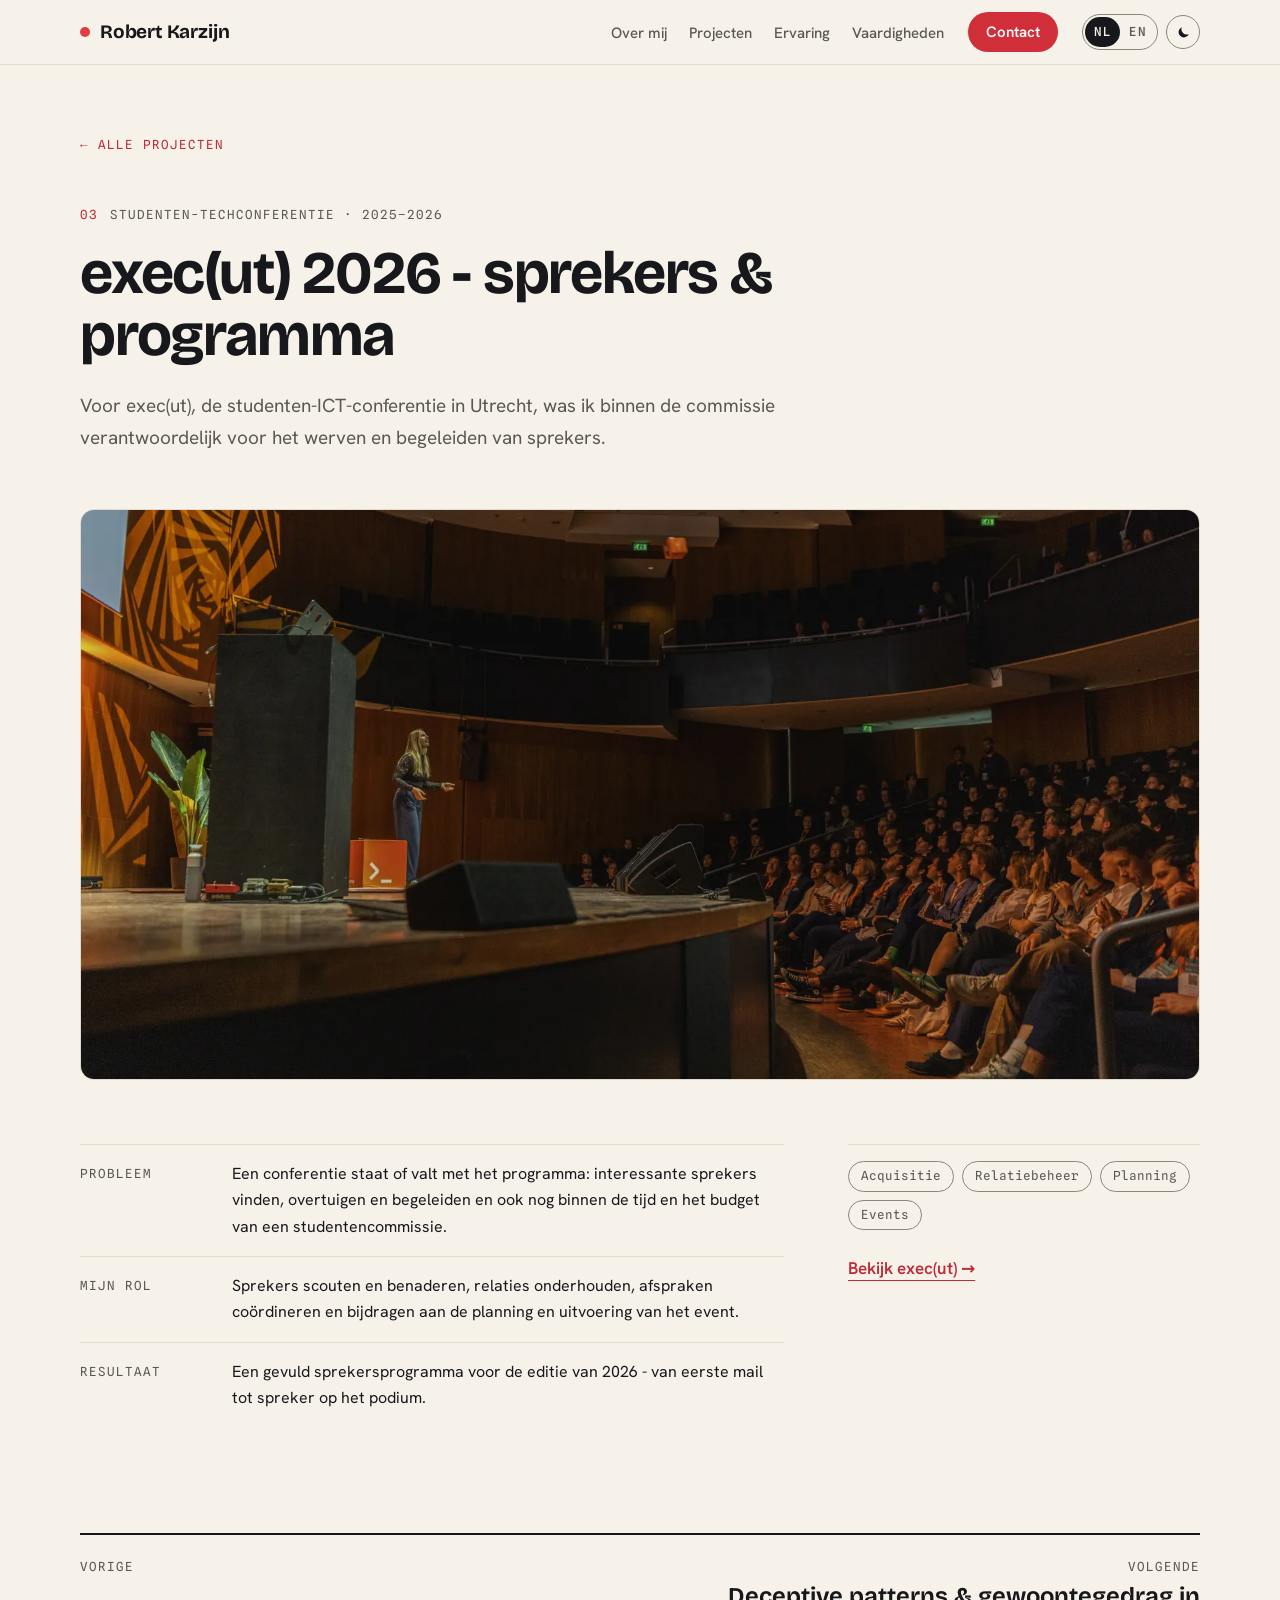
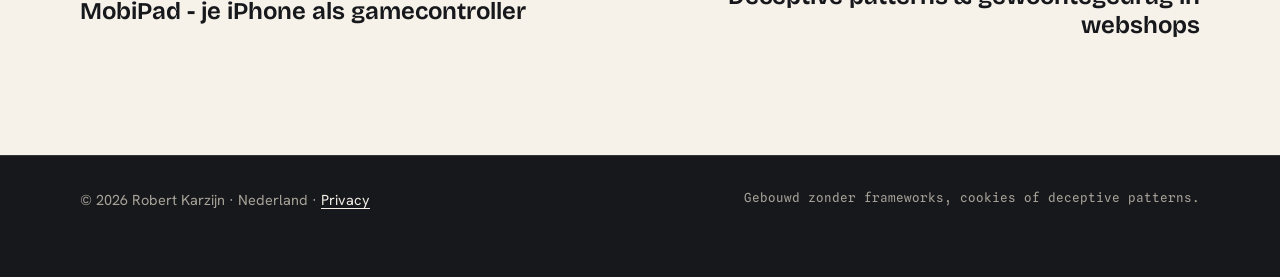
==== projecten/execut/index.html @ 87331d1a "V2.0 Project pages at /projecten/<id>/ (stretch) Static skeletons rendered by the same app.js from p" ====
<!DOCTYPE html>
<html lang="nl" data-theme="light" data-root="../../">
<head>
<meta charset="UTF-8">
<meta name="viewport" content="width=device-width, initial-scale=1.0">
<title>exec(ut) 2026 - sprekers &amp; programma — Robert Karzijn</title>
<meta name="description" content="Voor exec(ut), de studenten-ICT-conferentie in Utrecht, was ik binnen de commissie verantwoordelijk voor het werven en begeleiden van sprekers.">
<meta name="color-scheme" content="light dark">
<meta name="theme-color" content="#F6F2EA" media="(prefers-color-scheme: light)">
<meta name="theme-color" content="#12110F" media="(prefers-color-scheme: dark)">
<meta property="og:site_name" content="Robert Karzijn">
<meta property="og:locale" content="nl_NL">
<meta property="og:locale:alternate" content="en_GB">
<meta property="og:title" content="exec(ut) 2026 - sprekers &amp; programma — Robert Karzijn">
<meta property="og:description" content="Voor exec(ut), de studenten-ICT-conferentie in Utrecht, was ik binnen de commissie verantwoordelijk voor het werven en begeleiden van sprekers.">
<meta property="og:type" content="article">
<meta property="og:url" content="https://robertkarzijn.nl/projecten/execut/">
<meta property="og:image" content="https://robertkarzijn.nl/assets/img/og-image.png">
<meta property="og:image:width" content="1200">
<meta property="og:image:height" content="630">
<meta name="twitter:card" content="summary_large_image">
<link rel="canonical" href="https://robertkarzijn.nl/projecten/execut/">
<link rel="icon" type="image/png" sizes="48x48" href="../../assets/img/favicon-48.png">
<link rel="icon" type="image/png" sizes="32x32" href="../../assets/img/favicon-32.png">
<link rel="icon" type="image/png" sizes="16x16" href="../../assets/img/favicon-16.png">
<link rel="shortcut icon" href="/favicon.ico">
<link rel="apple-touch-icon" sizes="180x180" href="../../assets/img/apple-touch-icon.png">
<link rel="preload" href="../../assets/fonts/bricolage-grotesque-latin-opsz.woff2" as="font" type="font/woff2" crossorigin>
<link rel="preload" href="../../assets/fonts/hanken-grotesk-latin-wght.woff2" as="font" type="font/woff2" crossorigin>
<script>/* Before first paint: system theme, and hide the JSON-filled parts until app.js has rendered them */
document.documentElement.dataset.theme = matchMedia("(prefers-color-scheme: dark)").matches ? "dark" : "light";
document.documentElement.classList.add("is-loading");</script>
<link rel="stylesheet" href="../../assets/css/tokens.css">
<link rel="stylesheet" href="../../assets/css/main.css">
<noscript><style>.nav-menu, .menu-btn, .skip-link, main, .site-foot { display: none !important; }</style></noscript>
<script src="../../assets/js/app.js" defer></script>
</head>
<!-- A project page: everything below is rendered by app.js from data/projects.json (id "execut") -->
<body data-project="execut">
<a class="skip-link" href="#main" data-t="nav.skip"></a>
<header class="topbar">
  <nav class="topbar-inner" data-t-aria="nav.label">
    <a class="logo" href="../../" data-keep-lang="../../"><span class="dot" aria-hidden="true"></span><span data-site="name">Robert Karzijn</span></a>
    <button class="menu-btn" id="menuBtn" type="button" aria-expanded="false" aria-controls="navMenu">
      <span class="menu-icon" aria-hidden="true"><i></i><i></i></span><span data-t="nav.menu">Menu</span>
    </button>
    <div class="nav-menu" id="navMenu">
      <ul class="nav-links">
        <li><a href="../../#over" data-keep-lang="../../#over" data-t="nav.about"></a></li>
        <li><a href="../../#projecten" data-keep-lang="../../#projecten" data-t="nav.projects"></a></li>
        <li><a href="../../#ervaring" data-keep-lang="../../#ervaring" data-t="nav.experience"></a></li>
        <li><a href="../../#vaardigheden" data-keep-lang="../../#vaardigheden" data-t="nav.skills"></a></li>
      </ul>
      <a class="nav-cta" href="../../#contact" data-keep-lang="../../#contact" data-t="nav.contact"></a>
      <div class="nav-ctrl">
        <div class="seg" role="group" data-t-aria="nav.language">
          <button class="seg-btn" type="button" data-lang="nl" lang="nl" aria-pressed="true">NL</button>
          <button class="seg-btn" type="button" data-lang="en" lang="en" aria-pressed="false">EN</button>
        </div>
        <button class="icon-btn" id="themeBtn" type="button" aria-pressed="false" data-t-aria="nav.theme">
          <svg viewBox="0 0 24 24" aria-hidden="true"><path d="M20.5 14.6A8.5 8.5 0 0 1 9.4 3.5a8.5 8.5 0 1 0 11.1 11.1z"/></svg>
        </button>
      </div>
    </div>
  </nav>
</header>

<noscript>
  <div class="noscript-note">
    <p lang="nl">
      Deze pagina heeft JavaScript nodig om de content te tonen. Je kunt me ondertussen vinden op
      <a href="https://www.linkedin.com/in/robert-karzijn-260696279">LinkedIn</a> en <a href="https://github.com/iRobert058">GitHub</a>.
    </p>
    <p lang="en">
      This page needs JavaScript to show its content. In the meantime, find me on
      <a href="https://www.linkedin.com/in/robert-karzijn-260696279">LinkedIn</a> and <a href="https://github.com/iRobert058">GitHub</a>.
    </p>
  </div>
</noscript>

<main id="main" tabindex="-1" class="pp">
  <div class="wrap" id="projectPage"></div>
</main>

<footer class="site-foot band">
  <div class="wrap">
    <p>© <span id="year"></span> <span data-site="name">Robert Karzijn</span> · <span data-t="footer.location"></span> · <a href="../../privacy.html" data-keep-lang="../../privacy.html">Privacy</a></p>
    <p class="foot-note" data-t="footer.note"></p>
  </div>
</footer>

</body>
</html>
---- assets/css/tokens.css ----
/* =============================================================
   DESIGN TOKENS — change the entire visual identity here.
   Fonts, colours, type and spacing scales, radii and motion are
   defined only in this file.
   ============================================================= */

/* Fonts: self-hosted variable WOFF2 (latin subset), so no visitor request goes to a font CDN.
   Licences (SIL OFL 1.1) sit next to the files in assets/fonts/. */
@font-face {
  font-family: "Bricolage Grotesque";
  src: url("../fonts/bricolage-grotesque-latin-opsz.woff2") format("woff2"); /* wght + opsz axes */
  font-weight: 200 800; font-style: normal; font-display: swap;
}
@font-face {
  font-family: "Hanken Grotesk";
  src: url("../fonts/hanken-grotesk-latin-wght.woff2") format("woff2");
  font-weight: 100 900; font-style: normal; font-display: swap;
}
@font-face {
  font-family: "Spline Sans Mono";
  src: url("../fonts/spline-sans-mono-latin-wght.woff2") format("woff2");
  font-weight: 300 700; font-style: normal; font-display: swap;
}

:root {
  color-scheme: light;

  /* Colours — light theme: warm paper, ink and one red pen */
  --bg: #F6F2EA;            /* paper */
  --surface: #FFFDF8;       /* cards and fields, a sheet lighter than the paper */
  --ink: #17181C;
  --muted: #5B5852;
  --line: #E2DACC;          /* hairlines and dividers */
  --line-strong: #8C877D;   /* borders that have to stay visible (fields, frames): 3:1 on paper */
  --accent: #E23C46;        /* brand red: dots, underline, graphics */
  --accent-ink: #BD2C37;    /* the brand red, deepened so small text passes AA on paper */
  --accent-fill: #D02F3A;   /* button fill: white text on it passes AA, which #E23C46 doesn't */
  --on-accent: #FFFFFF;
  --accent-soft: #FBE7E4;
  --success: #1F7A4A;        /* form confirmation */

  /* Ink band: the dark sections (projects, contact). .band below re-maps the colours above to these. */
  --band-bg: #17181C;
  --band-surface: #212227;
  --band-ink: #F3EFE6;
  --band-muted: #A8A399;
  --band-line: #34353B;
  --band-line-strong: #74757C;
  --band-accent: #FF5C63;
  --band-accent-soft: #3A2124;
  --band-success: #6FCF97;
  --band-edge: transparent;    /* hairline above/below a band: only needed in dark mode */

  /* Effects */
  --shadow: 0 1px 2px rgba(23, 24, 28, .06), 0 10px 30px rgba(23, 24, 28, .07);
  --shadow-lg: 0 2px 6px rgba(23, 24, 28, .06), 0 28px 60px -12px rgba(23, 24, 28, .22);

  /* Shape */
  --radius-sm: 8px;
  --radius: 14px;
  --radius-lg: 22px;
  --radius-pill: 999px;

  /* Layout and spacing scale */
  --maxw: 1200px;
  --gutter: clamp(20px, 4vw, 40px);
  --nav-h: 64px;
  --section-gap: clamp(72px, 9vw, 120px);
  --space-1: 4px;
  --space-2: 8px;
  --space-3: 12px;
  --space-4: 16px;
  --space-5: 24px;
  --space-6: 32px;
  --space-7: 48px;
  --space-8: 64px;
  --space-9: 96px;

  /* Typography */
  --font-display: "Bricolage Grotesque", system-ui, sans-serif;
  --font-body: "Hanken Grotesk", system-ui, sans-serif;
  --font-mono: "Spline Sans Mono", ui-monospace, monospace;
  --fs-mono: 12.5px;                          /* section marks, labels, captions */
  --fs-sm: 14.5px;
  --fs-body: 17px;
  --fs-lead: 19px;
  --fs-h3: clamp(21px, 2.1vw, 26px);
  --fs-h2: clamp(34px, 5.2vw, 60px);
  --fs-hero: clamp(42px, 6.4vw, 84px);
  --fs-statement: clamp(44px, 7vw, 92px);     /* the closing contact line */
  --lh-body: 1.65;
  --lh-tight: 1.04;
  --tracking-display: -.02em;
  --tracking-mono: .08em;

  /* Motion */
  --ease: cubic-bezier(.6, 0, .2, 1);
  --ease-out: cubic-bezier(.2, .8, .2, 1);
  --dur-fast: .2s;
  --dur: .45s;
  --dur-move: .65s;                           /* the hero demo's button relocation */
  --reveal-duration: .7s;
}

[data-theme="dark"] {
  color-scheme: dark;

  --bg: #12110F;
  --surface: #1B1A17;
  --ink: #ECE8DF;
  --muted: #A29D93;
  --line: #2B2925;
  --line-strong: #6E6A62;
  --accent: #FF5C63;
  --accent-ink: #FF5C63;
  --accent-fill: #FF5C63;
  --on-accent: #12110F;                       /* dark text on the light coral passes AA, white doesn't */
  --accent-soft: #2A1D1C;
  --success: #6FCF97;

  /* In dark mode the band goes deeper than the page, framed by hairlines, so it still reads as a band */
  --band-bg: #0A0A09;
  --band-surface: #161513;
  --band-ink: #ECE8DF;
  --band-muted: #A29D93;
  --band-line: #292722;
  --band-line-strong: #7A766D;
  --band-accent: #FF5C63;
  --band-accent-soft: #2A1D1C;
  --band-success: #6FCF97;
  --band-edge: #2B2925;

  --shadow: 0 1px 2px rgba(0, 0, 0, .3), 0 12px 32px rgba(0, 0, 0, .35);
  --shadow-lg: 0 2px 6px rgba(0, 0, 0, .3), 0 28px 60px -12px rgba(0, 0, 0, .6);
}

/* Inside an ink band the semantic colours point at the band palette, so components need no band variants */
.band {
  --bg: var(--band-bg);
  --surface: var(--band-surface);
  --ink: var(--band-ink);
  --muted: var(--band-muted);
  --line: var(--band-line);
  --line-strong: var(--band-line-strong);
  --accent-ink: var(--band-accent);
  --accent-soft: var(--band-accent-soft);
  --success: var(--band-success);
  color-scheme: dark;
}
---- assets/css/main.css ----
/* Component styles. Every colour, font, size and timing comes from tokens.css. */

/* ---------- Base ---------- */
* { margin: 0; padding: 0; box-sizing: border-box; }
html { scroll-behavior: smooth; scroll-padding-top: calc(var(--nav-h) + var(--space-4)); -webkit-text-size-adjust: 100%; }
body {
  background: var(--bg); color: var(--ink);
  font-family: var(--font-body); font-size: var(--fs-body); line-height: var(--lh-body);
  -webkit-font-smoothing: antialiased; transition: background-color .3s, color .3s;
}
::selection { background: var(--accent-fill); color: var(--on-accent); }
a { color: inherit; }
img, svg { max-width: 100%; display: block; }
button { font: inherit; color: inherit; }
ul, ol { list-style: none; }
:focus-visible { outline: 2px solid var(--accent-ink); outline-offset: 3px; }

.wrap { max-width: var(--maxw); margin: 0 auto; padding: 0 var(--gutter); }
section { padding: var(--section-gap) 0; }
.hidden { display: none !important; }
.sr-only {
  position: absolute; width: 1px; height: 1px; padding: 0; margin: -1px;
  overflow: hidden; clip: rect(0 0 0 0); white-space: nowrap; border: 0;
}
.skip-link {
  position: absolute; left: var(--gutter); top: -100px; z-index: 200;
  background: var(--ink); color: var(--bg); padding: var(--space-3) var(--space-4);
  border-radius: var(--radius-sm); font-weight: 600; text-decoration: none;
}
.skip-link:focus { top: var(--space-3); }
/* Set in <head> while app.js renders the JSON content (removed right after): invisible, but laid out */
.is-loading main, .is-loading .nav-menu, .is-loading .site-foot { visibility: hidden; }
main:focus { outline: none; } /* the skip link's target; the region itself needs no ring */

/* Without JavaScript the content can't render; a short note points to the socials instead */
.noscript-note { max-width: 40rem; margin: 0 auto; padding: var(--space-9) var(--gutter); display: grid; gap: var(--space-5); font-size: var(--fs-lead); }
.noscript-note a { color: var(--accent-ink); }

/* ---------- Section heads ---------- */
.eyebrow {
  font-family: var(--font-mono); font-size: var(--fs-mono); letter-spacing: var(--tracking-mono);
  text-transform: uppercase; color: var(--accent-ink); display: block; margin-bottom: var(--space-4);
}
h2 {
  font-family: var(--font-display); font-size: var(--fs-h2); font-weight: 700; line-height: 1.06;
  letter-spacing: var(--tracking-display); margin-bottom: var(--space-5); text-wrap: balance;
}
.lead { color: var(--muted); font-size: var(--fs-lead); max-width: 38em; margin-bottom: var(--space-7); }

/* ---------- Buttons ---------- */
.btn {
  display: inline-flex; align-items: center; gap: var(--space-2); text-decoration: none;
  font-family: var(--font-body); font-weight: 600; font-size: 16px; line-height: 1.2;
  border-radius: var(--radius-sm); padding: 14px 22px; border: 1px solid transparent; cursor: pointer;
  transition: transform var(--dur-fast), box-shadow var(--dur-fast), background-color var(--dur-fast), border-color var(--dur-fast);
}
.btn svg { width: 16px; height: 16px; fill: currentColor; flex: none; }
.btn:active { transform: scale(.97); }
.btn-primary { background: var(--accent-fill); color: var(--on-accent); }
.btn-primary:hover { box-shadow: 0 10px 24px -8px color-mix(in srgb, var(--accent-fill) 70%, transparent); transform: translateY(-2px); }
.btn-ghost { background: transparent; color: var(--ink); border-color: var(--line-strong); }
.btn-ghost:hover { border-color: var(--ink); transform: translateY(-2px); }
.btn-sm { padding: 10px 16px; font-size: var(--fs-sm); }
.btn-link { padding-inline: var(--space-2); color: var(--ink); text-decoration: underline; text-decoration-color: var(--line-strong); text-underline-offset: 5px; }
.btn-link:hover { text-decoration-color: var(--accent); }

/* ---------- Nav: a full-width paper bar that stays put ---------- */
.topbar {
  position: sticky; top: 0; z-index: 100;
  background: var(--bg); border-bottom: 1px solid var(--line);
  transition: background-color .3s, border-color .3s;
}
.topbar-inner {
  max-width: var(--maxw); height: var(--nav-h); margin: 0 auto; padding: 0 var(--gutter);
  display: flex; align-items: center; gap: var(--space-5);
}
.logo {
  font-family: var(--font-display); font-weight: 700; font-size: 19px; letter-spacing: -.01em;
  text-decoration: none; display: inline-flex; align-items: center; gap: 10px; white-space: nowrap;
}
.logo .dot { width: 10px; height: 10px; border-radius: 50%; background: var(--accent); }
.nav-menu { display: flex; align-items: center; gap: var(--space-5); margin-left: auto; }
.nav-links { display: flex; gap: 22px; }
.nav-links a { text-decoration: none; font-size: 15px; font-weight: 500; color: var(--muted); transition: color var(--dur-fast); }
.nav-links a:hover { color: var(--ink); }
.nav-cta {
  text-decoration: none; font-weight: 600; font-size: 15px; white-space: nowrap;
  background: var(--accent-fill); color: var(--on-accent); border-radius: var(--radius-pill); padding: 8px 18px;
  transition: transform var(--dur-fast), box-shadow var(--dur-fast);
}
.nav-cta:hover { transform: translateY(-1px); box-shadow: 0 8px 18px -8px color-mix(in srgb, var(--accent-fill) 70%, transparent); }
.nav-ctrl { display: flex; align-items: center; gap: var(--space-2); }
.seg { display: inline-flex; padding: 2px; border: 1px solid var(--line-strong); border-radius: var(--radius-pill); }
.seg-btn {
  font-family: var(--font-mono); font-size: var(--fs-mono); font-weight: 500; letter-spacing: .04em;
  border: 0; background: transparent; color: var(--muted); border-radius: var(--radius-pill);
  padding: 5px 9px; cursor: pointer; transition: background-color var(--dur-fast), color var(--dur-fast);
}
.seg-btn:hover { color: var(--ink); }
.seg-btn[aria-pressed="true"] { background: var(--ink); color: var(--bg); }
.icon-btn {
  width: 34px; height: 34px; display: grid; place-items: center; cursor: pointer;
  border: 1px solid var(--line-strong); border-radius: 50%; background: transparent; color: var(--ink);
  transition: background-color var(--dur-fast), color var(--dur-fast), border-color var(--dur-fast);
}
.icon-btn svg { width: 15px; height: 15px; fill: currentColor; }
.icon-btn:hover { border-color: var(--ink); }
.icon-btn[aria-pressed="true"] { background: var(--ink); color: var(--bg); border-color: var(--ink); }
.menu-btn { display: none; }

/* Compact nav: the links fold into a "Menu" disclosure (app.js: aria-expanded, Esc, focus) */
@media (max-width: 860px) {
  .menu-btn {
    display: inline-flex; align-items: center; gap: 10px; margin-left: auto; cursor: pointer;
    font-family: var(--font-mono); font-size: 13px; letter-spacing: .04em; text-transform: uppercase;
    background: transparent; border: 1px solid var(--line-strong); border-radius: var(--radius-pill); padding: 8px 14px;
  }
  .menu-icon { display: grid; gap: 4px; width: 14px; }
  .menu-icon i { display: block; height: 1.5px; background: currentColor; border-radius: 2px; transition: transform var(--dur-fast); }
  .menu-btn[aria-expanded="true"] .menu-icon i:first-child { transform: translateY(2.75px) rotate(45deg); }
  .menu-btn[aria-expanded="true"] .menu-icon i:last-child { transform: translateY(-2.75px) rotate(-45deg); }
  .nav-menu {
    display: none; position: absolute; top: 100%; left: 0; right: 0;
    flex-direction: column; align-items: stretch; gap: 0;
    background: var(--bg); border-bottom: 1px solid var(--line); box-shadow: var(--shadow-lg);
    padding: var(--space-2) var(--gutter) var(--space-6); max-height: calc(100svh - var(--nav-h)); overflow-y: auto;
  }
  .nav-menu.open { display: flex; animation: menu-drop var(--dur) var(--ease-out); }
  .nav-links { flex-direction: column; gap: 0; }
  .nav-links a {
    display: block; padding: 14px 0; border-bottom: 1px solid var(--line);
    font-family: var(--font-display); font-size: 26px; font-weight: 600; color: var(--ink);
  }
  .nav-cta { align-self: flex-start; margin-top: var(--space-5); padding: 12px 22px; font-size: 16px; }
  .nav-ctrl { margin-top: var(--space-5); gap: var(--space-3); }
}
@keyframes menu-drop { from { opacity: 0; transform: translateY(-8px); } }

/* ---------- Hero ---------- */
.hero { padding: clamp(32px, 4vw, 60px) 0 clamp(56px, 8vw, 96px); }
.hero h1 {
  font-family: var(--font-display); font-weight: 700; font-size: var(--fs-hero);
  line-height: var(--lh-tight); letter-spacing: var(--tracking-display);
  margin-bottom: clamp(28px, 3vw, 44px);
}
@media (max-width: 640px) { .hero h1 br { display: none; } } /* let the line wrap naturally on phones */
/* Signature: the drawn underline under the emphasised word */
.hero h1 em { font-style: normal; color: var(--accent); position: relative; white-space: nowrap; }
.hero h1 em::after {
  content: ""; position: absolute; left: 0; right: 0; bottom: .02em; height: .085em;
  background: var(--accent); border-radius: var(--radius-pill); transform: scaleX(0); transform-origin: left;
}
.hero h1 em.in::after { animation: drawline 1s .3s var(--ease) forwards; }
@keyframes drawline { to { transform: scaleX(1); } }
.hero-grid {
  display: grid; grid-template-columns: minmax(0, 1fr) minmax(0, 1fr);
  gap: clamp(40px, 6vw, 88px); align-items: start;
}
.hero-sub { font-size: var(--fs-lead); color: var(--muted); max-width: 32em; margin-bottom: var(--space-6); }
.cta-row { display: flex; gap: var(--space-3); flex-wrap: wrap; }
@media (max-width: 900px) { .hero-grid { grid-template-columns: minmax(0, 1fr); } }

/* ---------- Fig. 1: the specimen ----------
   A mock product page inside a browser frame. Everything inside scales with the frame (cqi units),
   so the button spots stay put at any width. Spots and the ghost are positioned by data-spot / data-prev. */
.specimen { display: grid; grid-template-columns: auto minmax(0, 1fr); gap: var(--space-4) var(--space-5); align-items: start; }
.specimen-window {
  grid-column: 1 / -1; container-type: inline-size; overflow: hidden;
  background: var(--surface); border: 1px solid color-mix(in srgb, var(--line-strong) 45%, var(--line)); border-radius: var(--radius-lg);
  box-shadow: var(--shadow-lg);
}
.specimen-bar {
  display: flex; align-items: center; gap: 2.4cqi; padding: 2.2cqi 2.8cqi;
  border-bottom: 1px solid var(--line); font-family: var(--font-mono); font-size: 2.5cqi; color: var(--muted);
}
.sb-arrows { display: flex; gap: 2.2cqi; padding: 0 .6cqi; }
.sb-arrows i { width: 1.6cqi; height: 1.6cqi; border-left: 2px solid currentColor; border-bottom: 2px solid currentColor; transform: rotate(45deg); }
.sb-arrows i + i { transform: rotate(-135deg); opacity: .45; }
.sb-url {
  flex: 1; min-width: 0; display: flex; align-items: center; gap: 1.2cqi;
  background: var(--bg); border-radius: var(--radius-pill); padding: 1cqi 2.4cqi;
  color: var(--ink); white-space: nowrap; overflow: hidden; text-overflow: ellipsis;
}
.sb-url svg { width: 2.4cqi; height: 2.4cqi; fill: var(--muted); flex: none; }
.sb-visit {
  white-space: nowrap; color: var(--accent-ink); border: 1px solid currentColor;
  border-radius: var(--radius-pill); padding: .5cqi 1.8cqi;
}
.specimen-page { position: relative; aspect-ratio: 5 / 3.7; }
.sp-photo {
  position: absolute; left: 5%; top: 7%; width: 44%; height: 86%;
  display: grid; place-items: center; background: var(--accent-soft); border-radius: 3cqi;
}
.sp-photo svg { width: 80%; }
.cam-body, .cam-top, .cam-finder { fill: var(--surface); stroke: var(--ink); stroke-width: 2.4; }
.cam-stripe { fill: var(--accent); }
.cam-lens { fill: var(--surface); stroke: var(--ink); stroke-width: 2.4; }
.cam-glass { fill: var(--ink); }
.cam-shine { fill: var(--surface); }
.cam-shutter { fill: var(--accent); }
.sp-info { position: absolute; left: 55%; right: 5%; top: 8%; display: flex; flex-direction: column; gap: 1.4cqi; }
.sp-name { font-family: var(--font-display); font-weight: 650; font-size: 4.8cqi; line-height: 1.1; letter-spacing: -.01em; }
.sp-stars { color: var(--accent); font-size: 3cqi; letter-spacing: .12em; line-height: 1; }
.sp-price { font-weight: 700; font-size: 4.4cqi; line-height: 1.2; }
.sp-save { position: absolute; left: 55%; top: 59%; font-size: 3cqi; font-weight: 600; color: var(--muted); }
.sp-cart, .sp-ghost {
  position: absolute; left: var(--x, 55%); top: var(--y, 40%); width: 40%; height: 11%;
  display: grid; place-items: center; border-radius: 2cqi; white-space: nowrap;
}
.sp-cart {
  z-index: 1; background: var(--accent-fill); color: var(--on-accent); font-weight: 700; font-size: 3.3cqi;
  box-shadow: 0 1cqi 3cqi -1cqi color-mix(in srgb, var(--accent-fill) 80%, transparent);
  transition: left var(--dur-move) var(--ease), top var(--dur-move) var(--ease);
}
.sp-ghost {
  border: 2px dashed var(--accent); color: var(--accent-ink);
  font-family: var(--font-mono); font-size: 2.4cqi; opacity: 0;
}
.specimen-page[data-prev] .sp-ghost { opacity: 1; transition: opacity var(--dur) var(--dur-fast) ease; }
[data-spot="0"] .sp-cart, [data-prev="0"] .sp-ghost { --x: 55%; --y: 40%; }
[data-spot="1"] .sp-cart, [data-prev="1"] .sp-ghost { --x: 7%; --y: 76%; }
[data-spot="2"] .sp-cart, [data-prev="2"] .sp-ghost { --x: 55%; --y: 76%; }
.specimen-foot { align-self: center; }
.specimen figcaption { align-self: center; font-size: var(--fs-sm); color: var(--muted); line-height: 1.5; }
.fig-label { font-family: var(--font-mono); font-size: var(--fs-mono); color: var(--ink); margin-right: var(--space-2); }
@media (max-width: 520px) { .specimen { grid-template-columns: minmax(0, 1fr); } }

/* ---------- Signature: honest banner, a dashed tear-off strip ---------- */
.honest {
  margin-top: clamp(48px, 7vw, 96px); display: flex; align-items: center; gap: var(--space-3) var(--space-5); flex-wrap: wrap;
  border-top: 1px dashed var(--line-strong); border-bottom: 1px dashed var(--line-strong); padding: var(--space-4) 0;
  transition: opacity var(--dur), transform var(--dur);
}
.honest.gone { opacity: 0; transform: translateY(6px); }
.honest-mark { width: 9px; height: 9px; border-radius: 50%; background: var(--accent); flex: none; }
.honest p { flex: 1; min-width: 220px; font-size: var(--fs-sm); color: var(--muted); }
.honest-btn {
  font-family: var(--font-mono); font-size: var(--fs-mono); letter-spacing: .04em; cursor: pointer;
  background: transparent; color: var(--ink); border: 1px solid var(--line-strong); border-radius: var(--radius-pill);
  padding: 7px 14px; transition: border-color var(--dur-fast);
}
.honest-btn:hover { border-color: var(--ink); }

/* ---------- Sections: thesis-style § numbering and heads ---------- */
main { counter-reset: sec; }
.sec { counter-increment: sec; } /* hidden sections (display: none) don't count */
.sec-no::before { content: "§" counter(sec, decimal-leading-zero); }
.sec-no { color: var(--ink); margin-right: 1.1em; }
.sec-head {
  display: grid; grid-template-columns: minmax(0, 1.35fr) minmax(0, 1fr); column-gap: clamp(32px, 5vw, 88px);
  align-items: end; margin-bottom: clamp(40px, 6vw, 72px);
}
.sec-head .eyebrow, .sec-head h2 { grid-column: 1; }
.sec-head h2 { margin-bottom: 0; }
.sec-head .lead { grid-column: 2; grid-row: 1 / span 2; align-self: end; margin: 0; }
.sec-head:not(:has(.lead)) { display: block; } /* no lead: the heading gets the full width */
.sec-head:not(:has(.lead)) h2 { max-width: 22ch; }
@media (max-width: 1000px) {
  .sec-head { display: block; }
  .sec-head .lead { margin-top: var(--space-5); }
}

/* ---------- Highlights: four moments on a ruled strip ---------- */
.moments { display: grid; grid-template-columns: repeat(4, minmax(0, 1fr)); gap: var(--space-7) var(--space-5); }
.moment > a, .moment > div {
  display: flex; flex-direction: column; height: 100%; text-decoration: none;
  padding-top: var(--space-5); border-top: 2px solid var(--ink); transition: border-color var(--dur-fast);
}
.moment-year { font-family: var(--font-mono); font-size: var(--fs-mono); color: var(--accent-ink); margin-bottom: var(--space-3); }
.moment h3 { font-family: var(--font-display); font-size: 21px; font-weight: 650; line-height: 1.2; margin-bottom: var(--space-2); }
.moment p { font-size: var(--fs-sm); color: var(--muted); }
.moment-go { margin-top: auto; padding-top: var(--space-4); font-size: 18px; line-height: 1; color: var(--accent-ink); transition: transform var(--dur-fast); }
.moment a:hover { border-top-color: var(--accent); }
.moment a:hover .moment-go { transform: translateX(4px); }
@media (max-width: 960px) { .moments { grid-template-columns: repeat(2, minmax(0, 1fr)); } }
@media (max-width: 520px) { .moments { grid-template-columns: minmax(0, 1fr); } }

/* ---------- About: narrative beside a datasheet (portrait + ruled facts) ---------- */
.about-grid { display: grid; grid-template-columns: minmax(0, 1.1fr) minmax(0, 1fr); gap: clamp(40px, 6vw, 96px); align-items: start; }
.about-text p { margin-bottom: var(--space-5); }
.about-text p:first-child { font-size: clamp(19px, 1.7vw, 22px); line-height: 1.5; }
.about-text p:last-child { margin-bottom: 0; }
.datasheet {
  display: grid; grid-template-columns: minmax(0, .9fr) minmax(0, 1.1fr); overflow: hidden;
  background: var(--surface); border: 1px solid var(--line); border-radius: var(--radius-lg);
}
.datasheet-photo { width: 100%; height: 100%; object-fit: cover; object-position: 50% 30%; }
.facts { padding: var(--space-5); display: flex; flex-direction: column; }
.facts div { padding: var(--space-3) 0; border-bottom: 1px solid var(--line); }
.facts div:first-child { padding-top: 0; }
.facts div:last-child { padding-bottom: 0; border-bottom: 0; }
.facts dt {
  font-family: var(--font-mono); font-size: 11.5px; letter-spacing: var(--tracking-mono);
  text-transform: uppercase; color: var(--muted); margin-bottom: 2px;
}
.facts dd { font-size: 15.5px; line-height: 1.45; }
@media (max-width: 1000px) {
  .about-grid { grid-template-columns: minmax(0, 1fr); }
  .datasheet { max-width: 640px; }
}
@media (max-width: 480px) {
  .datasheet { grid-template-columns: minmax(0, 1fr); }
  .datasheet-photo { height: auto; aspect-ratio: 1; }
}

/* ---------- Werkwijze: three pillars, each with its proof ---------- */
.pillars { --pillar-gap: clamp(40px, 5.2vw, 72px); display: grid; grid-template-columns: repeat(3, minmax(0, 1fr)); column-gap: var(--pillar-gap); }
/* Rows line up across the columns (number, heading, promise, text, proof) where subgrid is supported */
.pillar { position: relative; display: flex; flex-direction: column; }
@supports (grid-template-rows: subgrid) {
  .pillars { grid-template-rows: repeat(5, auto); }
  .pillar { display: grid; grid-row: span 5; grid-template-rows: subgrid; row-gap: 0; }
}
.pillar + .pillar::before {
  content: ""; position: absolute; top: 0; bottom: 0; left: calc(var(--pillar-gap) / -2);
  width: 1px; background: var(--line);
}
.pillar-no {
  font-family: var(--font-display); font-size: clamp(44px, 5vw, 64px); font-weight: 700; line-height: 1;
  color: transparent; -webkit-text-stroke: 1.5px var(--accent); margin-bottom: var(--space-6);
}
.pillar h3 {
  font-family: var(--font-display); font-size: clamp(28px, 3vw, 38px); font-weight: 700;
  letter-spacing: var(--tracking-display); line-height: 1.05; margin-bottom: var(--space-4);
}
.pillar-promise { font-size: var(--fs-lead); font-weight: 600; line-height: 1.4; margin-bottom: var(--space-3); }
.pillar-text { color: var(--muted); font-size: 16px; margin-bottom: var(--space-6); }
.pillar-proof {
  margin-top: auto; align-self: start; display: grid; gap: 4px; padding-top: var(--space-4); border-top: 1px dashed var(--line-strong);
  text-decoration: none; font-weight: 600; font-size: 15px; line-height: 1.4;
}
.pillar-proof-label {
  font-family: var(--font-mono); font-size: 11.5px; font-weight: 400; letter-spacing: var(--tracking-mono);
  text-transform: uppercase; color: var(--muted);
}
.pillar-proof:hover > span:last-child { color: var(--accent-ink); }
@media (max-width: 900px) {
  .pillars { grid-template-columns: minmax(0, 1fr); grid-template-rows: none; gap: var(--space-8); }
  .pillar { display: flex; grid-row: auto; }
  .pillar + .pillar::before { display: none; }
  .pillar-no { margin-bottom: var(--space-4); }
}

/* ---------- Ink band (projects, contact) ---------- */
.band { background: var(--bg); color: var(--ink); border-block: 1px solid var(--band-edge); }

/* ---------- Projects: case studies with a sticky title column ---------- */
.case {
  display: grid; grid-template-columns: minmax(0, 5fr) minmax(0, 7fr); gap: clamp(32px, 5vw, 80px);
  padding: clamp(48px, 6vw, 88px) 0; border-top: 1px solid var(--line);
}
.case:first-child { padding-top: 0; border-top: 0; }
.case:last-child { padding-bottom: 0; }
.case-side { position: sticky; top: calc(var(--nav-h) + var(--space-6)); align-self: start; }
.case-meta {
  display: flex; flex-wrap: wrap; align-items: baseline; gap: var(--space-2) var(--space-3); margin-bottom: var(--space-4);
  font-family: var(--font-mono); font-size: var(--fs-mono); letter-spacing: var(--tracking-mono); text-transform: uppercase; color: var(--muted);
}
.case-no { color: var(--accent-ink); }
.case h3 {
  font-family: var(--font-display); font-size: clamp(28px, 3.1vw, 42px); font-weight: 700; line-height: 1.08;
  letter-spacing: var(--tracking-display); margin-bottom: var(--space-4); text-wrap: pretty;
}
.case-intro { color: var(--muted); margin-bottom: var(--space-6); }
.case-cta {
  font-weight: 600; color: var(--accent-ink); text-decoration: underline; text-decoration-thickness: 1px;
  text-underline-offset: 6px; transition: text-decoration-thickness var(--dur-fast);
}
.case-cta:hover { text-decoration-thickness: 2px; }
.case-visual {
  display: block; position: relative; overflow: hidden; margin-bottom: var(--space-6);
  background: var(--surface); border: 1px solid var(--line); border-radius: var(--radius);
}
.case-visual img { width: 100%; height: auto; }
.case-video img { transition: transform .5s var(--ease-out); }
.case-video:hover img { transform: scale(1.02); }
.case-play {
  position: absolute; left: var(--space-4); bottom: var(--space-4); display: inline-flex; align-items: center; gap: var(--space-2);
  background: var(--accent-fill); color: var(--on-accent); border-radius: var(--radius-pill); padding: 9px 16px 9px 12px;
  font-weight: 600; font-size: 15px; box-shadow: var(--shadow-lg); transition: transform var(--dur-fast);
}
.case-play svg { width: 16px; height: 16px; fill: currentColor; }
.case-video:hover .case-play { transform: translateY(-2px); }
.case-facts { display: grid; gap: var(--space-4); margin-bottom: var(--space-6); }
.case-facts div { display: grid; grid-template-columns: 8.5rem minmax(0, 1fr); gap: var(--space-4); padding-top: var(--space-4); border-top: 1px solid var(--line); }
.case-facts dt {
  font-family: var(--font-mono); font-size: var(--fs-mono); letter-spacing: var(--tracking-mono);
  text-transform: uppercase; color: var(--muted); padding-top: 3px;
}
.case-facts dd { font-size: 16px; }
.tags { display: flex; flex-wrap: wrap; gap: var(--space-2); }
.tags li {
  font-family: var(--font-mono); font-size: var(--fs-mono); color: var(--muted);
  border: 1px solid var(--line-strong); border-radius: var(--radius-pill); padding: 4px 12px;
}
@media (max-width: 1000px) {
  .case { grid-template-columns: minmax(0, 1fr); gap: var(--space-6); }
  .case-side { position: static; }
}
@media (max-width: 560px) {
  .case-facts div { grid-template-columns: minmax(0, 1fr); gap: var(--space-1); }
  .case-play { left: var(--space-3); bottom: var(--space-3); font-size: 13.5px; padding: 7px 13px 7px 10px; }
}

.case-links { display: flex; flex-wrap: wrap; align-items: baseline; gap: var(--space-3) var(--space-6); }
.case-page {
  font-family: var(--font-mono); font-size: var(--fs-mono); letter-spacing: var(--tracking-mono); text-transform: uppercase;
  color: var(--ink); text-decoration: none; border-bottom: 1px solid var(--line-strong); padding-bottom: 2px;
  transition: border-color var(--dur-fast);
}
.case-page:hover { border-color: var(--ink); }

/* ---------- Project pages (projecten/<id>/) ---------- */
.pp { padding: clamp(32px, 5vw, 64px) 0 var(--section-gap); }
.pp-back {
  font-family: var(--font-mono); font-size: var(--fs-mono); letter-spacing: var(--tracking-mono); text-transform: uppercase;
  color: var(--accent-ink); text-decoration: none;
}
.pp-back:hover { text-decoration: underline; text-underline-offset: 4px; }
.pp-head { max-width: 54rem; margin: var(--space-7) 0 clamp(32px, 5vw, 56px); }
.pp-head h1 {
  font-family: var(--font-display); font-size: var(--fs-h2); font-weight: 700; line-height: 1.04;
  letter-spacing: var(--tracking-display); margin-bottom: var(--space-5); text-wrap: pretty;
}
.pp-intro { font-size: var(--fs-lead); color: var(--muted); max-width: 40em; }
.pp .case-visual { margin-bottom: clamp(32px, 5vw, 64px); }
.pp-body { display: grid; grid-template-columns: minmax(0, 2fr) minmax(0, 1fr); gap: clamp(32px, 5vw, 80px); align-items: start; }
.pp-story { margin-top: var(--space-7); max-width: 40em; }
.pp-story p { margin-bottom: var(--space-4); }
.pp-aside { display: grid; gap: var(--space-5); padding-top: var(--space-4); border-top: 1px solid var(--line); }
.pp-pager { display: grid; grid-template-columns: 1fr 1fr; gap: var(--space-5); margin-top: clamp(48px, 7vw, 96px); border-top: 2px solid var(--ink); padding-top: var(--space-5); }
.pp-pager a { display: grid; gap: var(--space-2); text-decoration: none; font-family: var(--font-display); font-size: clamp(19px, 2vw, 24px); font-weight: 650; line-height: 1.2; }
.pp-pager a:hover { color: var(--accent-ink); }
.pp-next { text-align: right; }
.pp-dir { font-family: var(--font-mono); font-size: var(--fs-mono); font-weight: 400; letter-spacing: var(--tracking-mono); text-transform: uppercase; color: var(--muted); }
@media (max-width: 800px) {
  .pp-body { grid-template-columns: minmax(0, 1fr); }
  .pp-pager { grid-template-columns: minmax(0, 1fr); }
  .pp-next { text-align: left; }
}

/* ---------- Photo interludes: full-bleed pauses between sections ---------- */
.interlude-slot:empty { display: none; }
.interlude img { width: 100%; height: auto; aspect-ratio: 21 / 9; object-fit: cover; }
.interlude figcaption {
  max-width: var(--maxw); margin: 0 auto; padding: var(--space-3) var(--gutter);
  font-family: var(--font-mono); font-size: var(--fs-mono); color: var(--muted);
}
@media (max-width: 700px) { .interlude img { aspect-ratio: 4 / 3; } }

/* ---------- Experience: one ruled timeline; grouped roles become a growth staircase ---------- */
.timeline { border-top: 1px solid var(--line); }
.route-row {
  display: grid; grid-template-columns: minmax(0, 12.5rem) minmax(0, 1fr); gap: var(--space-3) clamp(24px, 4vw, 64px);
  padding: var(--space-6) 0; border-bottom: 1px solid var(--line);
}
.route-when {
  display: flex; flex-direction: column; align-items: flex-start; gap: var(--space-2); padding-top: 3px;
  font-family: var(--font-mono); font-size: 13.5px; color: var(--muted);
}
.route-now {
  display: inline-flex; align-items: center; gap: 7px; color: var(--accent-ink);
  font-size: 11.5px; letter-spacing: var(--tracking-mono); text-transform: uppercase;
}
.route-now::before { content: ""; width: 7px; height: 7px; border-radius: 50%; background: var(--accent); }
.route-kind {
  font-family: var(--font-mono); font-size: 11.5px; letter-spacing: var(--tracking-mono);
  text-transform: uppercase; color: var(--muted); margin-bottom: var(--space-2);
}
.route-body h3 { font-family: var(--font-display); font-size: var(--fs-h3); font-weight: 650; line-height: 1.2; letter-spacing: -.01em; }
.route-org { color: var(--muted); font-size: 15.5px; margin-top: 2px; }
.route-more { margin-top: var(--space-3); }
.route-more summary {
  display: inline-flex; align-items: center; gap: var(--space-2); cursor: pointer; list-style: none;
  font-family: var(--font-mono); font-size: var(--fs-mono); letter-spacing: .04em;
  padding: 2px 0; border-bottom: 1px solid var(--line-strong); transition: border-color var(--dur-fast);
}
.route-more summary::-webkit-details-marker { display: none; }
.route-more summary::after { content: "+"; font-size: 16px; line-height: 1; color: var(--accent-ink); transition: transform var(--dur-fast); }
.route-more summary:hover { border-color: var(--ink); }
.route-more[open] summary::after { transform: rotate(45deg); }
.route-more p { margin-top: var(--space-3); color: var(--muted); font-size: 15.5px; max-width: 40em; }

/* The growth card: each later role sits one riser higher, like a staircase */
.route-steps {
  --rise: 30px;
  display: grid; grid-template-columns: repeat(var(--steps), minmax(0, 1fr)); align-items: start; margin-top: var(--space-5);
}
.route-step {
  position: relative; margin-top: calc(var(--rise) * (var(--steps) - 1 - var(--step)));
  padding: var(--space-3) var(--space-5) 0 0; border-top: 2px solid var(--line-strong);
}
.route-step + .route-step::before { /* the riser from the previous tread */
  content: ""; position: absolute; left: 0; top: -2px; width: 2px; height: calc(var(--rise) + 4px); background: var(--line-strong);
}
.route-step.is-now { border-top-color: var(--accent); }
.route-step.is-now::before { background: var(--accent); }
.route-step-when { display: block; font-family: var(--font-mono); font-size: var(--fs-mono); color: var(--muted); }
.route-step-title { display: block; margin-top: var(--space-1); font-weight: 600; font-size: 16.5px; line-height: 1.35; }
.route-step + .route-step { padding-left: var(--space-4); }
@media (max-width: 760px) {
  .route-row { grid-template-columns: minmax(0, 1fr); }
  .route-when { flex-direction: row; flex-wrap: wrap; align-items: center; gap: var(--space-3); }
  .route-steps { grid-template-columns: minmax(0, 1fr); gap: var(--space-5); }
  .route-step, .route-step + .route-step { margin-top: 0; padding: 0 0 0 var(--space-4); border-top: 0; border-left: 2px solid var(--line-strong); }
  .route-step + .route-step::before { display: none; }
  .route-step.is-now { border-left-color: var(--accent); }
}

/* ---------- Skills: methods & tools under the three pillars, soft skills, languages ---------- */
.skills { display: grid; grid-template-columns: minmax(0, 2fr) minmax(0, 1fr); gap: clamp(40px, 6vw, 96px); }
.skills-label {
  font-family: var(--font-mono); font-size: var(--fs-mono); font-weight: 400; letter-spacing: var(--tracking-mono);
  text-transform: uppercase; color: var(--muted); margin-bottom: var(--space-5);
}
.cap-groups { display: grid; grid-template-columns: repeat(3, minmax(0, 1fr)); gap: var(--space-6); }
.cap-group h4 {
  display: flex; align-items: baseline; gap: var(--space-2); padding-bottom: var(--space-3); margin-bottom: var(--space-2);
  font-family: var(--font-display); font-size: 21px; font-weight: 650; border-bottom: 2px solid var(--ink);
}
.cap-no { font-family: var(--font-mono); font-size: var(--fs-mono); font-weight: 400; color: var(--accent-ink); }
.cap-group li, .plain-list li { padding: 8px 0; border-bottom: 1px solid var(--line); font-size: 15.5px; }
.skills-side { display: grid; gap: var(--space-7); align-content: start; }
.lang-list div { display: flex; justify-content: space-between; align-items: baseline; gap: var(--space-4); padding: 8px 0; border-bottom: 1px solid var(--line); font-size: 15.5px; }
.lang-list dd { color: var(--muted); font-size: var(--fs-sm); text-align: right; }
@media (max-width: 1000px) {
  .skills { grid-template-columns: minmax(0, 1fr); }
  .skills-side { grid-template-columns: repeat(2, minmax(0, 1fr)); gap: var(--space-6); }
}
@media (max-width: 640px) { .cap-groups, .skills-side { grid-template-columns: minmax(0, 1fr); } }

/* ---------- Certificates (hidden while the data is empty) ---------- */
.cert-list li {
  display: flex; justify-content: space-between; align-items: baseline; gap: var(--space-4);
  padding: var(--space-4) 0; border-bottom: 1px solid var(--line);
}
.cert-list li:first-child { border-top: 1px solid var(--line); }
.cert-issuer { color: var(--muted); }
.cert-year { font-family: var(--font-mono); font-size: var(--fs-mono); color: var(--muted); white-space: nowrap; }

/* ---------- Contact: the closing band ---------- */
.contact-grid { display: grid; grid-template-columns: minmax(0, 1.1fr) minmax(0, 1fr); gap: clamp(40px, 6vw, 96px); align-items: start; }
.contact-title { font-size: var(--fs-statement); line-height: .98; margin-bottom: var(--space-5); }
.contact-intro .lead { margin-bottom: var(--space-6); }
.contact-socials { display: flex; flex-wrap: wrap; gap: var(--space-3); }
.contact-socials a {
  display: inline-flex; gap: 6px; text-decoration: none; font-weight: 600; font-size: 15.5px;
  border: 1px solid var(--line-strong); border-radius: var(--radius-pill); padding: 9px 16px; transition: border-color var(--dur-fast);
}
.contact-socials a:hover { border-color: var(--ink); }
.contact-form { background: var(--surface); border: 1px solid var(--line); border-radius: var(--radius-lg); padding: clamp(24px, 3vw, 40px); }
.hp-field { position: absolute; left: -9999px; width: 1px; height: 1px; overflow: hidden; }
.field { margin-bottom: var(--space-5); }
.field label { display: block; font-weight: 600; font-size: var(--fs-sm); margin-bottom: var(--space-2); }
.field input, .field textarea {
  width: 100%; font-family: var(--font-body); font-size: 16px; color: var(--ink);
  background: var(--bg); border: 1px solid var(--line-strong); border-radius: var(--radius-sm);
  padding: 12px 14px; transition: border-color var(--dur-fast);
}
.field input:hover, .field textarea:hover { border-color: var(--ink); }
.field input:focus-visible, .field textarea:focus-visible { outline-offset: 1px; }
.field textarea { min-height: 150px; resize: vertical; }
.field [aria-invalid="true"] { border-color: var(--accent-ink); }
.form-foot { display: flex; flex-wrap: wrap; align-items: center; gap: var(--space-3) var(--space-5); }
.form-status { flex: 1; min-width: 200px; font-size: var(--fs-sm); color: var(--muted); }
.form-status:empty { display: none; }
.form-status.ok { color: var(--success); }
.form-status.err { color: var(--accent-ink); }
@media (max-width: 900px) { .contact-grid { grid-template-columns: minmax(0, 1fr); } }

/* ---------- Footer (continues the closing band) ---------- */
.site-foot { padding: var(--space-6) 0 var(--space-8); border-top: 1px solid var(--line); font-size: var(--fs-sm); color: var(--muted); }
.site-foot .wrap { display: flex; flex-wrap: wrap; justify-content: space-between; gap: var(--space-2) var(--space-5); }
.site-foot a { color: var(--ink); text-underline-offset: 3px; }
.foot-note { font-family: var(--font-mono); font-size: var(--fs-mono); }

/* ---------- Motion ----------
   Content settles in as it enters the viewport: a CSS scroll-driven animation where supported, otherwise
   app.js adds .in through an IntersectionObserver. Nothing is hidden or animated with reduced motion. */
@keyframes settle { from { opacity: 0; transform: translateY(18px); } }
@media (prefers-reduced-motion: no-preference) {
  @supports (animation-timeline: view()) {
    .reveal { animation: settle linear both; animation-timeline: view(); animation-range: entry 0% entry 160px; /* a fixed distance, so tall cases are opaque while you read them */ }
  }
  @supports not (animation-timeline: view()) {
    .reveal { opacity: 0; transform: translateY(18px); transition: opacity var(--reveal-duration) var(--ease-out), transform var(--reveal-duration) var(--ease-out); }
    .reveal.in { opacity: 1; transform: none; }
  }
}
@media (prefers-reduced-motion: reduce) {
  *, *::before, *::after { animation: none !important; transition: none !important; }
  html { scroll-behavior: auto; }
  .hero h1 em::after { transform: none; }
}
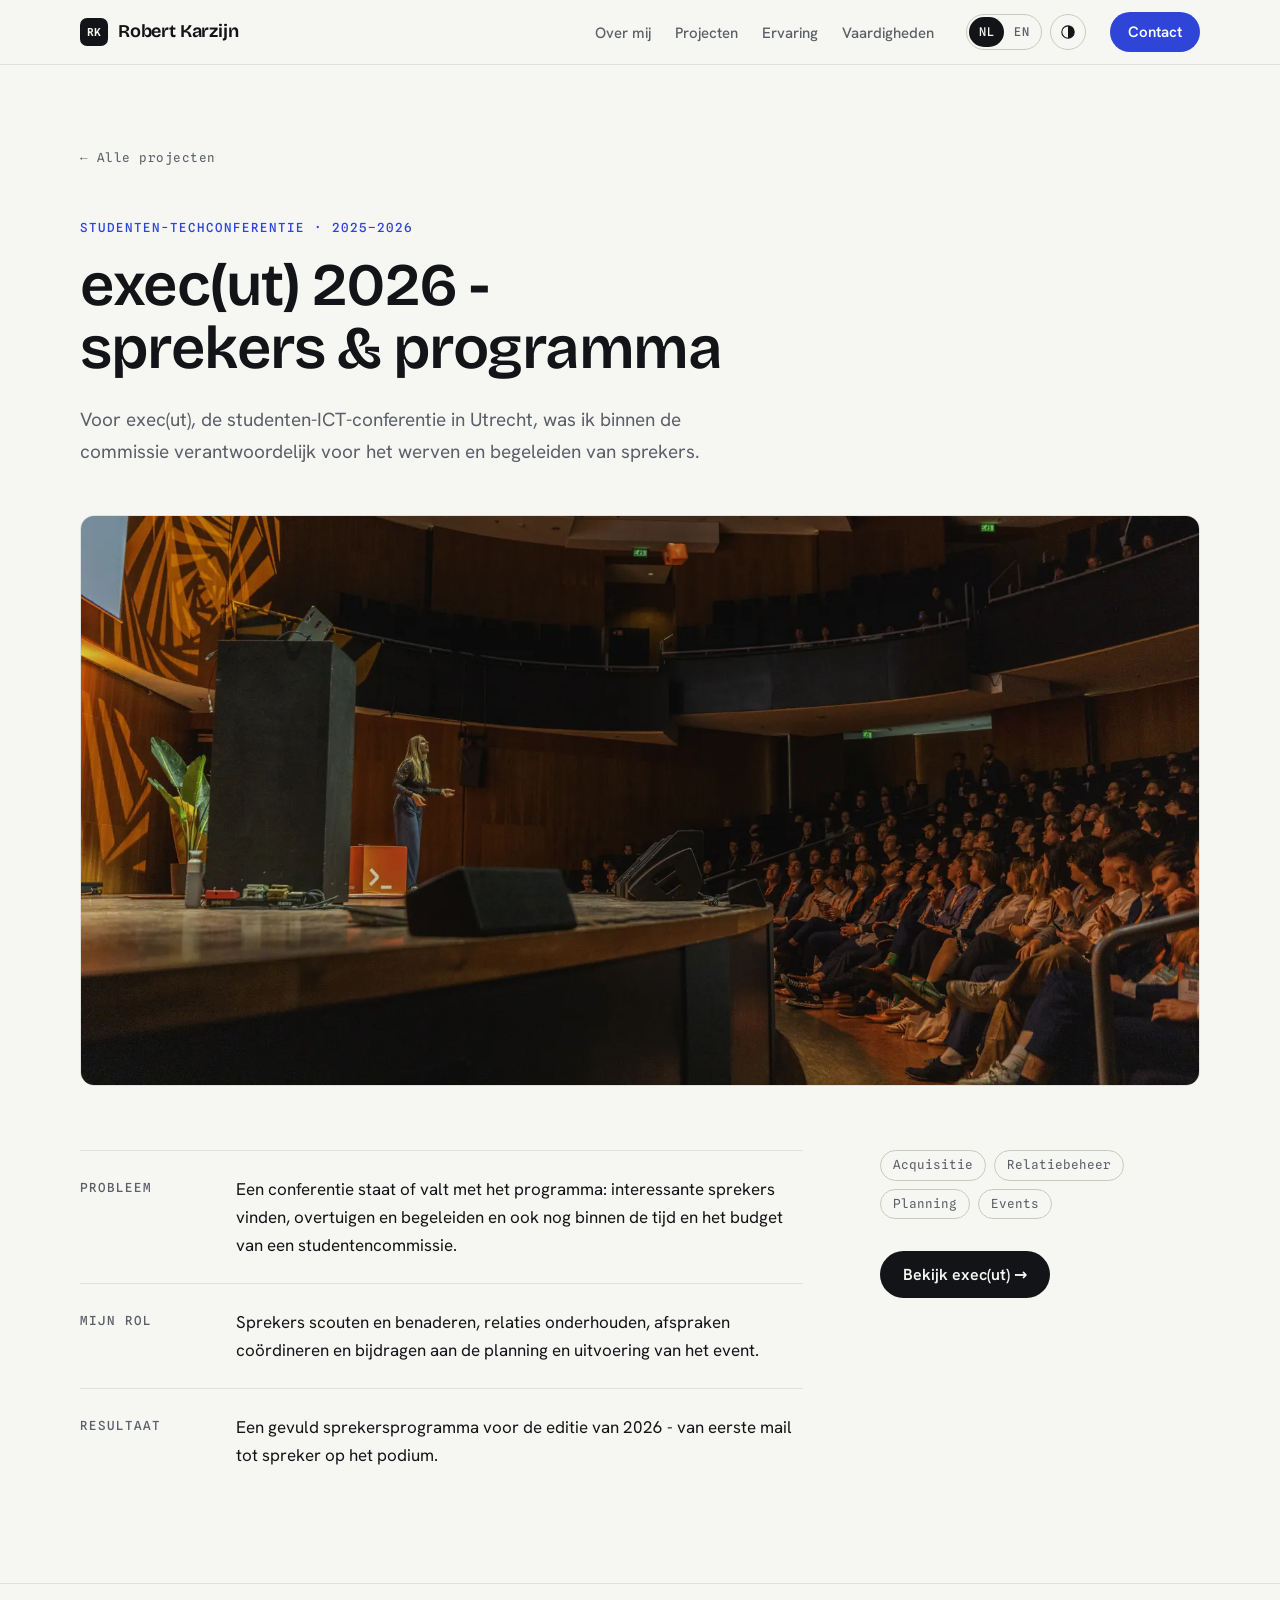
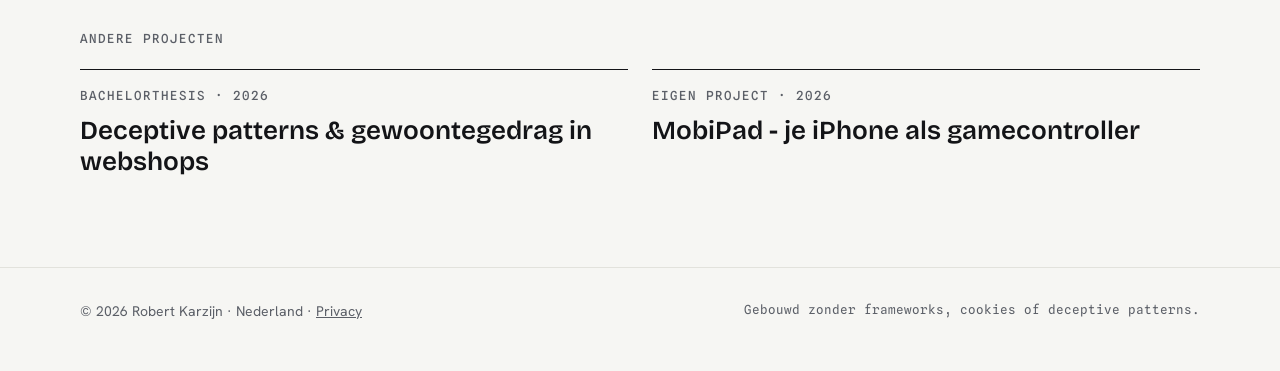
==== commit 6c360526: "V3.0 Project detail pages at /projecten/<id>/ (stretch)" ====
--- a/projecten/execut/index.html
+++ b/projecten/execut/index.html
@@ -1,91 +1,105 @@
 <!DOCTYPE html>
-<html lang="nl" data-theme="light" data-root="../../">
+<html lang="nl">
 <head>
 <meta charset="UTF-8">
 <meta name="viewport" content="width=device-width, initial-scale=1.0">
+<!-- Every relative path on this page (assets, JSON, links to #sections of the homepage) resolves from the site root -->
+<base href="/">
 <title>exec(ut) 2026 - sprekers &amp; programma — Robert Karzijn</title>
 <meta name="description" content="Voor exec(ut), de studenten-ICT-conferentie in Utrecht, was ik binnen de commissie verantwoordelijk voor het werven en begeleiden van sprekers.">
 <meta name="color-scheme" content="light dark">
-<meta name="theme-color" content="#F6F2EA" media="(prefers-color-scheme: light)">
-<meta name="theme-color" content="#12110F" media="(prefers-color-scheme: dark)">
+<meta name="theme-color" content="#F6F6F3" media="(prefers-color-scheme: light)">
+<meta name="theme-color" content="#111214" media="(prefers-color-scheme: dark)">
 <meta property="og:site_name" content="Robert Karzijn">
 <meta property="og:locale" content="nl_NL">
-<meta property="og:locale:alternate" content="en_GB">
 <meta property="og:title" content="exec(ut) 2026 - sprekers &amp; programma — Robert Karzijn">
 <meta property="og:description" content="Voor exec(ut), de studenten-ICT-conferentie in Utrecht, was ik binnen de commissie verantwoordelijk voor het werven en begeleiden van sprekers.">
 <meta property="og:type" content="article">
 <meta property="og:url" content="https://robertkarzijn.nl/projecten/execut/">
 <meta property="og:image" content="https://robertkarzijn.nl/assets/img/og-image.png">
-<meta property="og:image:width" content="1200">
-<meta property="og:image:height" content="630">
-<meta name="twitter:card" content="summary_large_image">
 <link rel="canonical" href="https://robertkarzijn.nl/projecten/execut/">
-<link rel="icon" type="image/png" sizes="48x48" href="../../assets/img/favicon-48.png">
-<link rel="icon" type="image/png" sizes="32x32" href="../../assets/img/favicon-32.png">
-<link rel="icon" type="image/png" sizes="16x16" href="../../assets/img/favicon-16.png">
-<link rel="shortcut icon" href="/favicon.ico">
-<link rel="apple-touch-icon" sizes="180x180" href="../../assets/img/apple-touch-icon.png">
-<link rel="preload" href="../../assets/fonts/bricolage-grotesque-latin-opsz.woff2" as="font" type="font/woff2" crossorigin>
-<link rel="preload" href="../../assets/fonts/hanken-grotesk-latin-wght.woff2" as="font" type="font/woff2" crossorigin>
-<script>/* Before first paint: system theme, and hide the JSON-filled parts until app.js has rendered them */
-document.documentElement.dataset.theme = matchMedia("(prefers-color-scheme: dark)").matches ? "dark" : "light";
-document.documentElement.classList.add("is-loading");</script>
-<link rel="stylesheet" href="../../assets/css/tokens.css">
-<link rel="stylesheet" href="../../assets/css/main.css">
-<noscript><style>.nav-menu, .menu-btn, .skip-link, main, .site-foot { display: none !important; }</style></noscript>
-<script src="../../assets/js/app.js" defer></script>
+<link rel="icon" type="image/png" sizes="48x48" href="assets/img/favicon-48.png">
+<link rel="icon" type="image/png" sizes="32x32" href="assets/img/favicon-32.png">
+<link rel="apple-touch-icon" sizes="180x180" href="assets/img/apple-touch-icon.png">
+<link rel="preload" href="assets/fonts/bricolage-grotesque-latin-wght.woff2" as="font" type="font/woff2" crossorigin>
+<link rel="preload" href="assets/fonts/hanken-grotesk-latin-wght.woff2" as="font" type="font/woff2" crossorigin>
+<link rel="stylesheet" href="assets/css/tokens.css">
+<link rel="stylesheet" href="assets/css/main.css">
+<link rel="modulepreload" href="assets/js/logic.mjs">
+<script type="module" src="assets/js/app.js"></script>
+<noscript><style>.topbar, main, footer { display: none; }</style></noscript>
 </head>
-<!-- A project page: everything below is rendered by app.js from data/projects.json (id "execut") -->
-<body data-project="execut">
-<a class="skip-link" href="#main" data-t="nav.skip"></a>
+<body data-page="project" data-project="execut">
+<noscript>
+  <div class="noscript">
+    <p lang="nl">Deze pagina heeft JavaScript nodig om de content te tonen. <a href="./">Naar de homepage</a>.</p>
+    <p lang="en">This page needs JavaScript to show its content. <a href="./">Go to the homepage</a>.</p>
+  </div>
+</noscript>
+
+<!-- With <base href="/">, a bare "#main" would point at the homepage, so the skip link names this page -->
+<a class="skip-link" href="projecten/execut/#main" data-t="nav.skip"></a>
+
 <header class="topbar">
-  <nav class="topbar-inner" data-t-aria="nav.label">
-    <a class="logo" href="../../" data-keep-lang="../../"><span class="dot" aria-hidden="true"></span><span data-site="name">Robert Karzijn</span></a>
-    <button class="menu-btn" id="menuBtn" type="button" aria-expanded="false" aria-controls="navMenu">
-      <span class="menu-icon" aria-hidden="true"><i></i><i></i></span><span data-t="nav.menu">Menu</span>
-    </button>
-    <div class="nav-menu" id="navMenu">
-      <ul class="nav-links">
-        <li><a href="../../#over" data-keep-lang="../../#over" data-t="nav.about"></a></li>
-        <li><a href="../../#projecten" data-keep-lang="../../#projecten" data-t="nav.projects"></a></li>
-        <li><a href="../../#ervaring" data-keep-lang="../../#ervaring" data-t="nav.experience"></a></li>
-        <li><a href="../../#vaardigheden" data-keep-lang="../../#vaardigheden" data-t="nav.skills"></a></li>
-      </ul>
-      <a class="nav-cta" href="../../#contact" data-keep-lang="../../#contact" data-t="nav.contact"></a>
-      <div class="nav-ctrl">
-        <div class="seg" role="group" data-t-aria="nav.language">
-          <button class="seg-btn" type="button" data-lang="nl" lang="nl" aria-pressed="true">NL</button>
-          <button class="seg-btn" type="button" data-lang="en" lang="en" aria-pressed="false">EN</button>
+  <div class="topbar-inner">
+    <a class="wordmark" href="./"><span class="wordmark-mark" aria-hidden="true">RK</span><span data-site="name">Robert Karzijn</span></a>
+    <div class="topbar-panel" id="topbarPanel">
+      <nav class="topbar-nav" data-t-aria="nav.label">
+        <ul>
+          <li><a href="#over" data-t="nav.about"></a></li>
+          <li><a href="#projecten" data-t="nav.projects"></a></li>
+          <li><a href="#ervaring" data-t="nav.experience"></a></li>
+          <li><a href="#vaardigheden" data-t="nav.skills"></a></li>
+        </ul>
+      </nav>
+      <div class="prefs">
+        <div class="lang-switch" role="group" data-t-aria="nav.lang_group">
+          <button type="button" data-lang="nl" lang="nl">NL</button>
+          <button type="button" data-lang="en" lang="en">EN</button>
         </div>
-        <button class="icon-btn" id="themeBtn" type="button" aria-pressed="false" data-t-aria="nav.theme">
-          <svg viewBox="0 0 24 24" aria-hidden="true"><path d="M20.5 14.6A8.5 8.5 0 0 1 9.4 3.5a8.5 8.5 0 1 0 11.1 11.1z"/></svg>
+        <button type="button" class="theme-toggle" id="themeBtn" data-t-aria="nav.theme">
+          <svg viewBox="0 0 24 24" aria-hidden="true"><circle cx="12" cy="12" r="8.25" fill="none" stroke="currentColor" stroke-width="1.5"/><path d="M12 3.75a8.25 8.25 0 0 1 0 16.5z" fill="currentColor"/></svg>
         </button>
       </div>
     </div>
-  </nav>
+    <a class="contact-pill" href="#contact" data-t="nav.contact"></a>
+    <button type="button" class="menu-btn" id="menuBtn" aria-expanded="false" aria-controls="topbarPanel" data-t-aria="nav.menu">
+      <svg viewBox="0 0 24 24" aria-hidden="true"><path d="M4 8h16M4 16h16" stroke="currentColor" stroke-width="1.75" stroke-linecap="round"/></svg>
+    </button>
+  </div>
 </header>
 
-<noscript>
-  <div class="noscript-note">
-    <p lang="nl">
-      Deze pagina heeft JavaScript nodig om de content te tonen. Je kunt me ondertussen vinden op
-      <a href="https://www.linkedin.com/in/robert-karzijn-260696279">LinkedIn</a> en <a href="https://github.com/iRobert058">GitHub</a>.
-    </p>
-    <p lang="en">
-      This page needs JavaScript to show its content. In the meantime, find me on
-      <a href="https://www.linkedin.com/in/robert-karzijn-260696279">LinkedIn</a> and <a href="https://github.com/iRobert058">GitHub</a>.
-    </p>
-  </div>
-</noscript>
-
-<main id="main" tabindex="-1" class="pp">
-  <div class="wrap" id="projectPage"></div>
+<main id="main" tabindex="-1" class="is-loading">
+  <article class="project-page" aria-labelledby="ppTitle">
+    <div class="wrap">
+      <a class="back-link" href="#projecten" data-t="project_page.back"></a>
+      <header class="project-page-head">
+        <p class="label project-meta" id="ppMeta"></p>
+        <h1 id="ppTitle"></h1>
+        <p class="lead" id="ppIntro"></p>
+      </header>
+      <div id="ppVisual"></div>
+      <div class="project-page-body">
+        <dl class="case" id="ppCase"></dl>
+        <div class="project-page-side">
+          <ul class="chips" id="ppTech"></ul>
+          <a class="btn btn-primary" id="ppCta"></a>
+        </div>
+      </div>
+    </div>
+  </article>
+  <nav class="more-projects" aria-labelledby="moreTitle">
+    <div class="wrap">
+      <h2 class="label" id="moreTitle" data-t="project_page.more"></h2>
+      <ul id="ppMore"></ul>
+    </div>
+  </nav>
 </main>
 
-<footer class="site-foot band">
+<footer>
   <div class="wrap">
-    <p>© <span id="year"></span> <span data-site="name">Robert Karzijn</span> · <span data-t="footer.location"></span> · <a href="../../privacy.html" data-keep-lang="../../privacy.html">Privacy</a></p>
-    <p class="foot-note" data-t="footer.note"></p>
+    <div>© <span id="year"></span> <span data-site="name">Robert Karzijn</span> · <span data-t="footer.location"></span> · <a href="privacy.html">Privacy</a></div>
+    <div class="foot-note" data-t="footer.note"></div>
   </div>
 </footer>
 
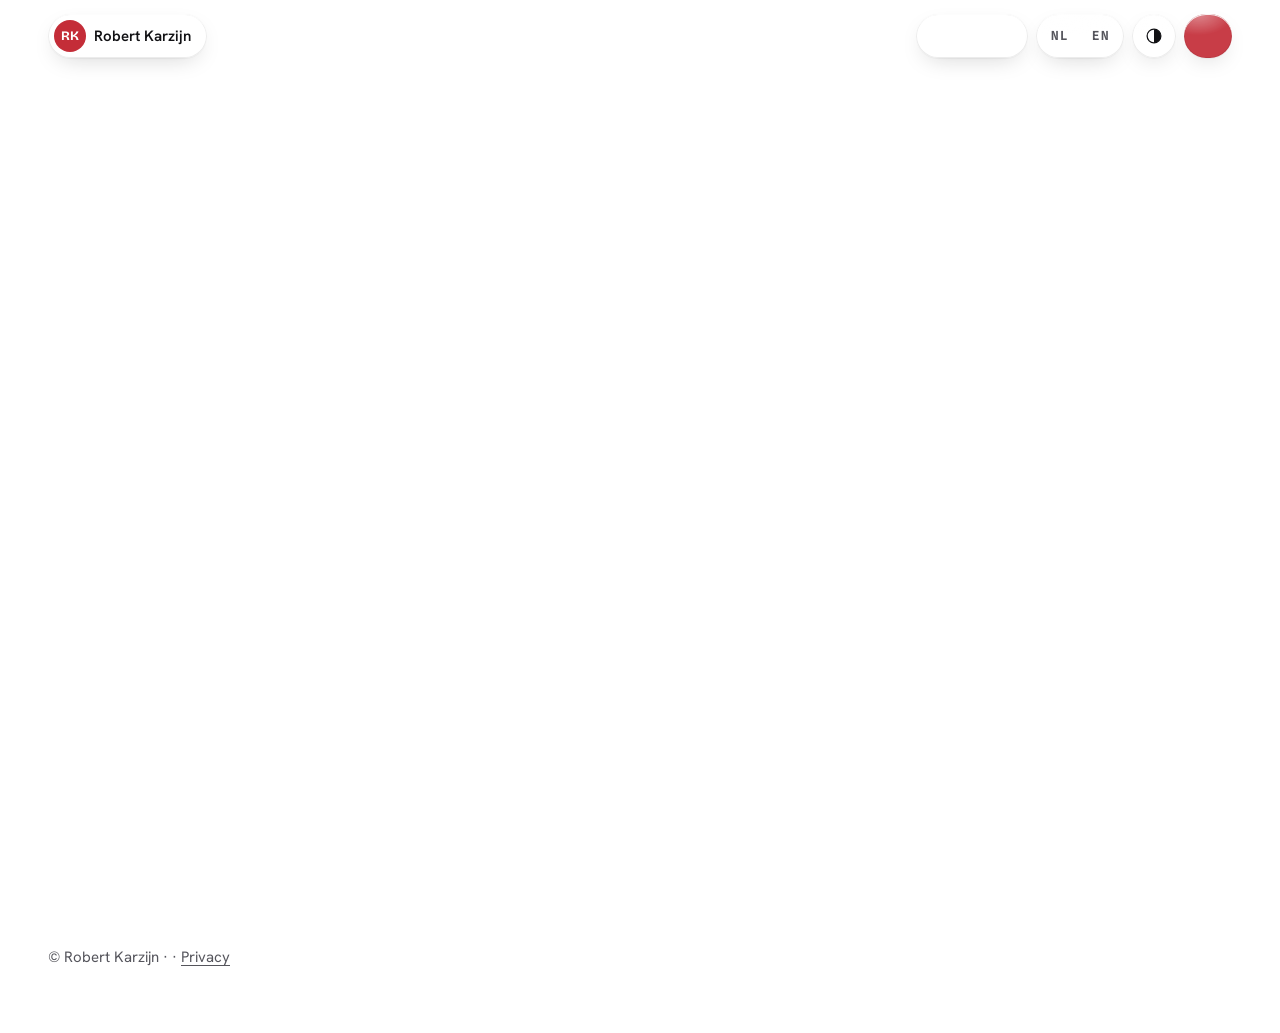
==== commit 4f6e8629: "V3.0 New design system and homepage: glass nav, session hero, bento, stages, sticky projects, ledger" ====
--- a/projecten/execut/index.html
+++ b/projecten/execut/index.html
@@ -8,8 +8,8 @@
 <title>exec(ut) 2026 - sprekers &amp; programma — Robert Karzijn</title>
 <meta name="description" content="Voor exec(ut), de studenten-ICT-conferentie in Utrecht, was ik binnen de commissie verantwoordelijk voor het werven en begeleiden van sprekers.">
 <meta name="color-scheme" content="light dark">
-<meta name="theme-color" content="#F6F6F3" media="(prefers-color-scheme: light)">
-<meta name="theme-color" content="#111214" media="(prefers-color-scheme: dark)">
+<meta name="theme-color" content="#FFFFFF" media="(prefers-color-scheme: light)">
+<meta name="theme-color" content="#000000" media="(prefers-color-scheme: dark)">
 <meta property="og:site_name" content="Robert Karzijn">
 <meta property="og:locale" content="nl_NL">
 <meta property="og:title" content="exec(ut) 2026 - sprekers &amp; programma — Robert Karzijn">
@@ -27,7 +27,7 @@
 <link rel="stylesheet" href="assets/css/main.css">
 <link rel="modulepreload" href="assets/js/logic.mjs">
 <script type="module" src="assets/js/app.js"></script>
-<noscript><style>.topbar, main, footer { display: none; }</style></noscript>
+<noscript><style>.bar, main, footer { display: none; }</style></noscript>
 </head>
 <body data-page="project" data-project="execut">
 <noscript>
@@ -40,55 +40,58 @@
 <!-- With <base href="/">, a bare "#main" would point at the homepage, so the skip link names this page -->
 <a class="skip-link" href="projecten/execut/#main" data-t="nav.skip"></a>
 
-<header class="topbar">
-  <div class="topbar-inner">
-    <a class="wordmark" href="./"><span class="wordmark-mark" aria-hidden="true">RK</span><span data-site="name">Robert Karzijn</span></a>
-    <div class="topbar-panel" id="topbarPanel">
-      <nav class="topbar-nav" data-t-aria="nav.label">
-        <ul>
-          <li><a href="#over" data-t="nav.about"></a></li>
-          <li><a href="#projecten" data-t="nav.projects"></a></li>
-          <li><a href="#ervaring" data-t="nav.experience"></a></li>
-          <li><a href="#vaardigheden" data-t="nav.skills"></a></li>
+<header class="bar" id="bar">
+  <div class="bar-inner">
+    <a class="wordmark bar-group" href="./" data-keep-lang><span class="wordmark-mark" aria-hidden="true">RK</span><span data-site="name">Robert Karzijn</span></a>
+    <div class="bar-panel" id="barPanel">
+      <nav class="bar-nav" data-t-aria="nav.label">
+        <ul class="bar-group">
+          <li><a href="./#over" data-keep-lang data-t="nav.about"></a></li>
+          <li><a href="./#projecten" data-keep-lang data-t="nav.projects"></a></li>
+          <li><a href="./#ervaring" data-keep-lang data-t="nav.experience"></a></li>
+          <li><a href="./#vaardigheden" data-keep-lang data-t="nav.skills"></a></li>
         </ul>
       </nav>
       <div class="prefs">
-        <div class="lang-switch" role="group" data-t-aria="nav.lang_group">
+        <div class="seg glass" role="group" data-t-aria="nav.lang_group">
           <button type="button" data-lang="nl" lang="nl">NL</button>
           <button type="button" data-lang="en" lang="en">EN</button>
         </div>
-        <button type="button" class="theme-toggle" id="themeBtn" data-t-aria="nav.theme">
+        <button type="button" class="icon-btn glass" id="themeBtn" data-t-aria="nav.theme">
           <svg viewBox="0 0 24 24" aria-hidden="true"><circle cx="12" cy="12" r="8.25" fill="none" stroke="currentColor" stroke-width="1.5"/><path d="M12 3.75a8.25 8.25 0 0 1 0 16.5z" fill="currentColor"/></svg>
         </button>
       </div>
     </div>
-    <a class="contact-pill" href="#contact" data-t="nav.contact"></a>
-    <button type="button" class="menu-btn" id="menuBtn" aria-expanded="false" aria-controls="topbarPanel" data-t-aria="nav.menu">
+    <a class="pill-cta glass" href="./#contact" data-keep-lang data-t="nav.contact"></a>
+    <button type="button" class="icon-btn glass menu-btn" id="menuBtn" aria-expanded="false" aria-controls="barPanel" data-t-aria="nav.menu">
       <svg viewBox="0 0 24 24" aria-hidden="true"><path d="M4 8h16M4 16h16" stroke="currentColor" stroke-width="1.75" stroke-linecap="round"/></svg>
     </button>
   </div>
 </header>
 
 <main id="main" tabindex="-1" class="is-loading">
-  <article class="project-page" aria-labelledby="ppTitle">
+  <article class="pp" aria-labelledby="ppTitle">
     <div class="wrap">
-      <a class="back-link" href="#projecten" data-t="project_page.back"></a>
-      <header class="project-page-head">
-        <p class="label project-meta" id="ppMeta"></p>
+      <a class="back-link" href="./#projecten" data-keep-lang data-t="project_page.back"></a>
+      <header class="pp-head">
+        <p class="label" id="ppMeta"></p>
         <h1 id="ppTitle"></h1>
         <p class="lead" id="ppIntro"></p>
       </header>
       <div id="ppVisual"></div>
-      <div class="project-page-body">
-        <dl class="case" id="ppCase"></dl>
-        <div class="project-page-side">
+      <div class="pp-body">
+        <div>
+          <dl class="case" id="ppCase"></dl>
+          <div class="pp-story" id="ppStory"></div>
+        </div>
+        <div class="pp-side">
           <ul class="chips" id="ppTech"></ul>
           <a class="btn btn-primary" id="ppCta"></a>
         </div>
       </div>
     </div>
   </article>
-  <nav class="more-projects" aria-labelledby="moreTitle">
+  <nav class="more" aria-labelledby="moreTitle">
     <div class="wrap">
       <h2 class="label" id="moreTitle" data-t="project_page.more"></h2>
       <ul id="ppMore"></ul>
@@ -96,10 +99,10 @@
   </nav>
 </main>
 
-<footer>
+<footer class="foot">
   <div class="wrap">
-    <div>© <span id="year"></span> <span data-site="name">Robert Karzijn</span> · <span data-t="footer.location"></span> · <a href="privacy.html">Privacy</a></div>
-    <div class="foot-note" data-t="footer.note"></div>
+    <p>© <span id="year"></span> <span data-site="name">Robert Karzijn</span> · <span data-t="footer.location"></span> · <a href="privacy.html" data-keep-lang>Privacy</a></p>
+    <p class="foot-note" data-t="footer.note"></p>
   </div>
 </footer>
 
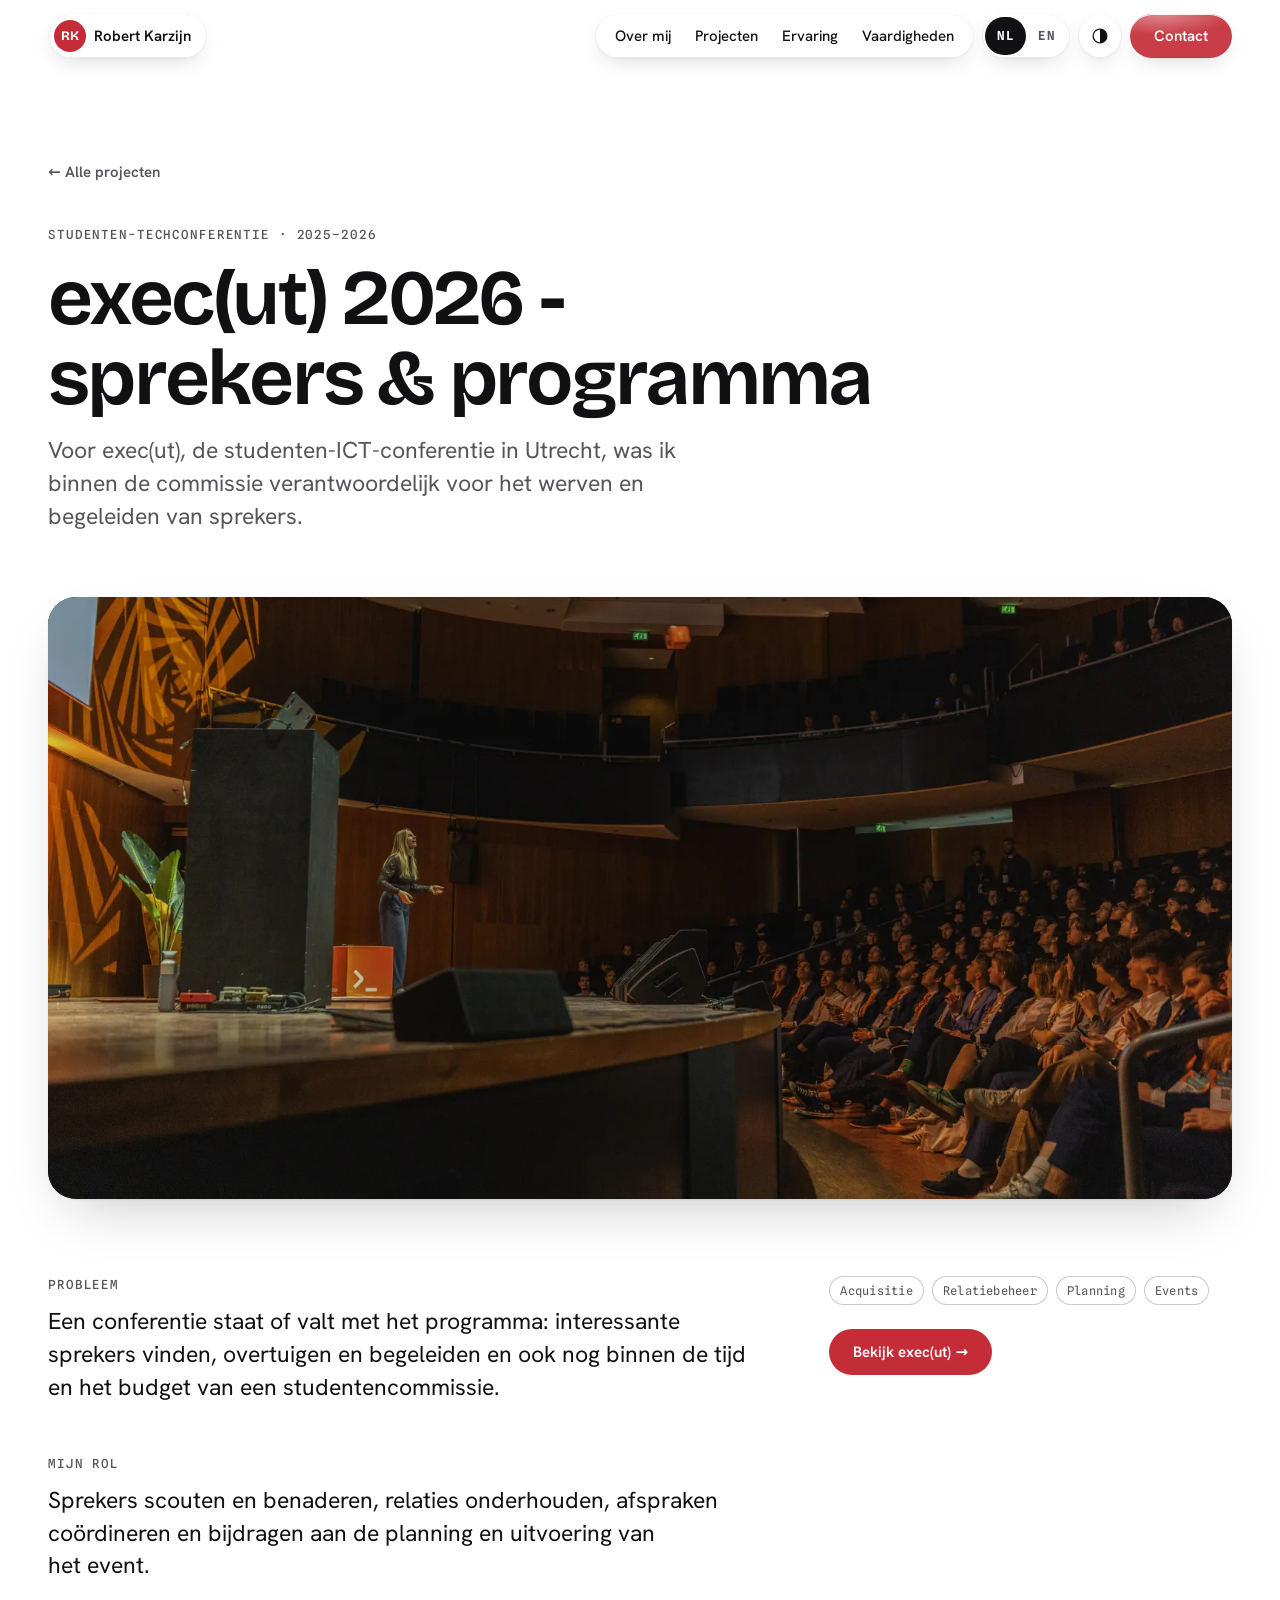
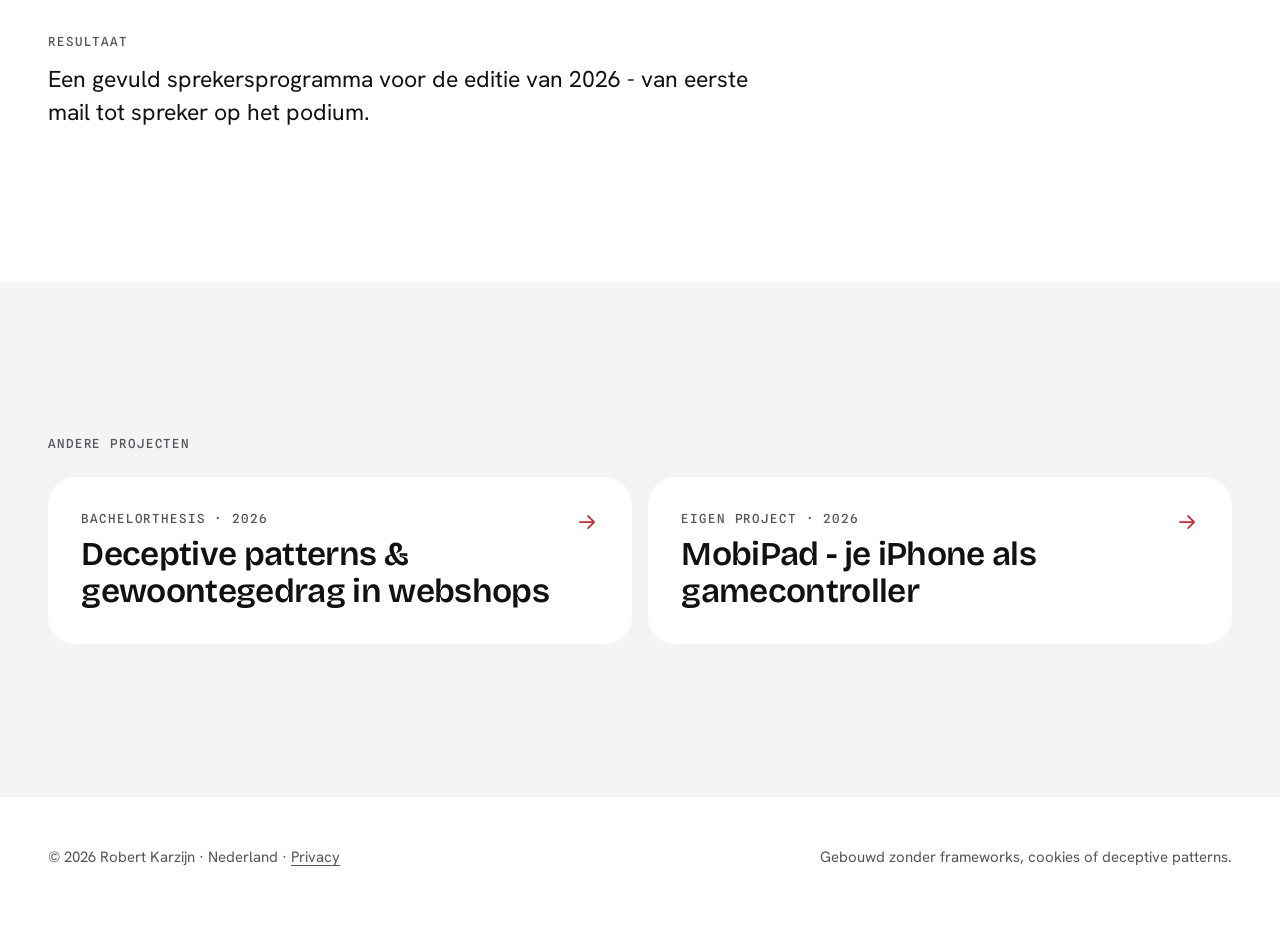
==== commit c2f3bbce: "V3.0 New og-image from the redesigned hero (old og-image.png kept)" ====
--- a/projecten/execut/index.html
+++ b/projecten/execut/index.html
@@ -16,7 +16,7 @@
 <meta property="og:description" content="Voor exec(ut), de studenten-ICT-conferentie in Utrecht, was ik binnen de commissie verantwoordelijk voor het werven en begeleiden van sprekers.">
 <meta property="og:type" content="article">
 <meta property="og:url" content="https://robertkarzijn.nl/projecten/execut/">
-<meta property="og:image" content="https://robertkarzijn.nl/assets/img/og-image.png">
+<meta property="og:image" content="https://robertkarzijn.nl/assets/img/og-image-v3.png">
 <link rel="canonical" href="https://robertkarzijn.nl/projecten/execut/">
 <link rel="icon" type="image/png" sizes="48x48" href="assets/img/favicon-48.png">
 <link rel="icon" type="image/png" sizes="32x32" href="assets/img/favicon-32.png">
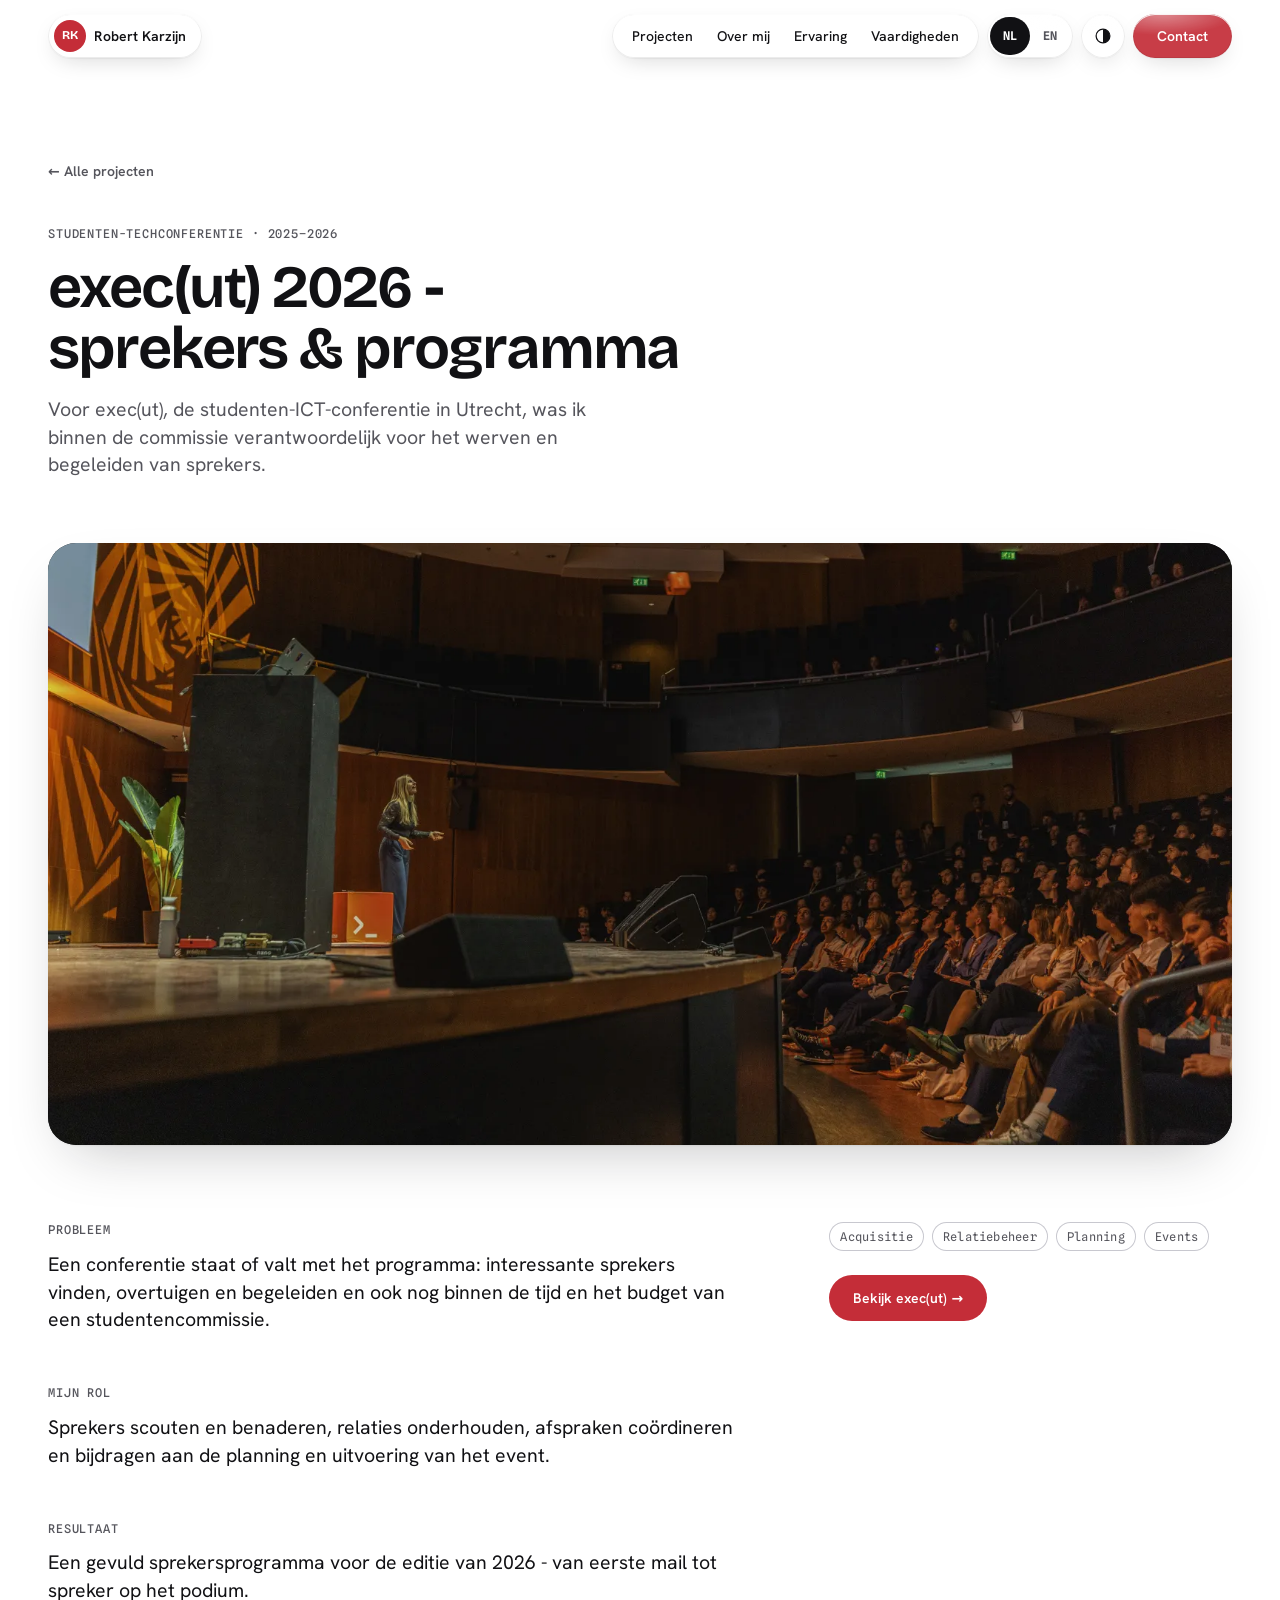
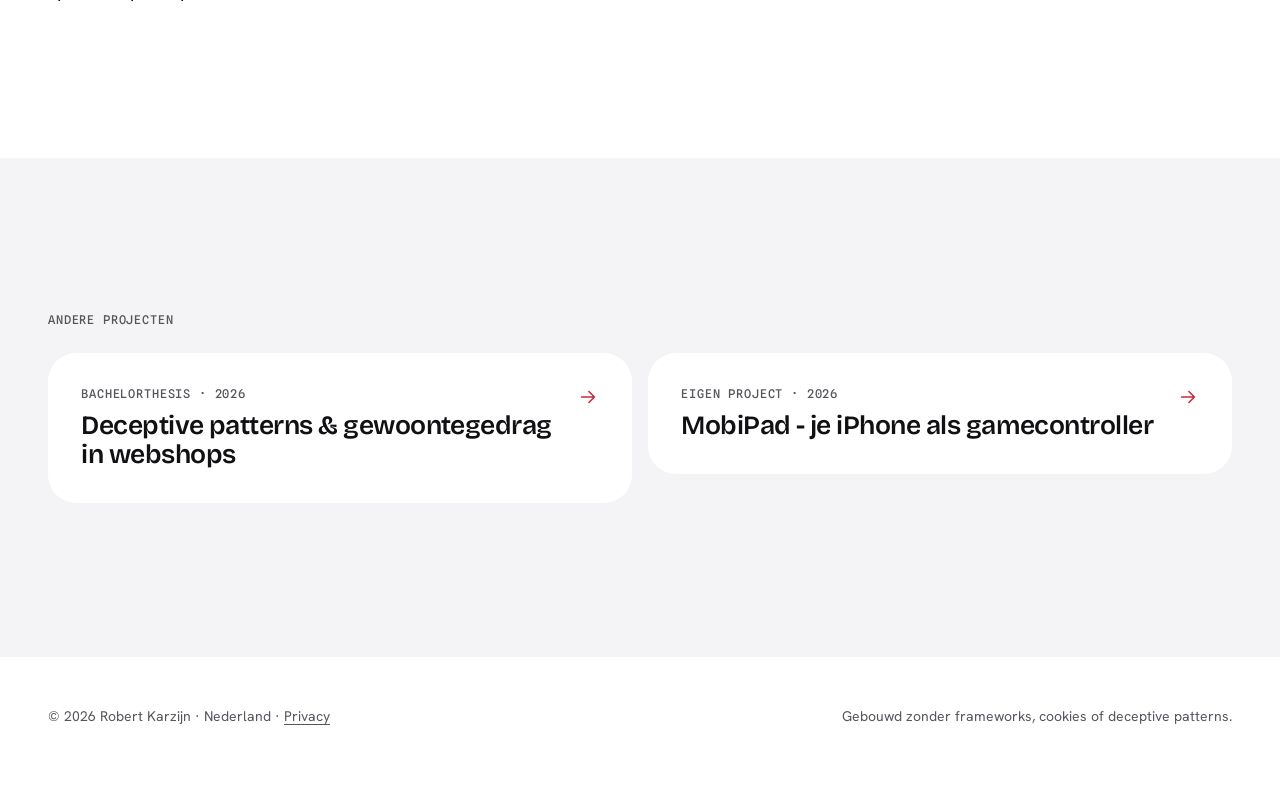
==== commit 8a633698: "V3.1 Projects right after the hero; highlights become a proof strip, Werkwijze merges into Skills - " ====
--- a/projecten/execut/index.html
+++ b/projecten/execut/index.html
@@ -46,8 +46,8 @@
     <div class="bar-panel" id="barPanel">
       <nav class="bar-nav" data-t-aria="nav.label">
         <ul class="bar-group">
+          <li><a href="./#projecten" data-keep-lang data-t="nav.projects"></a></li>
           <li><a href="./#over" data-keep-lang data-t="nav.about"></a></li>
-          <li><a href="./#projecten" data-keep-lang data-t="nav.projects"></a></li>
           <li><a href="./#ervaring" data-keep-lang data-t="nav.experience"></a></li>
           <li><a href="./#vaardigheden" data-keep-lang data-t="nav.skills"></a></li>
         </ul>
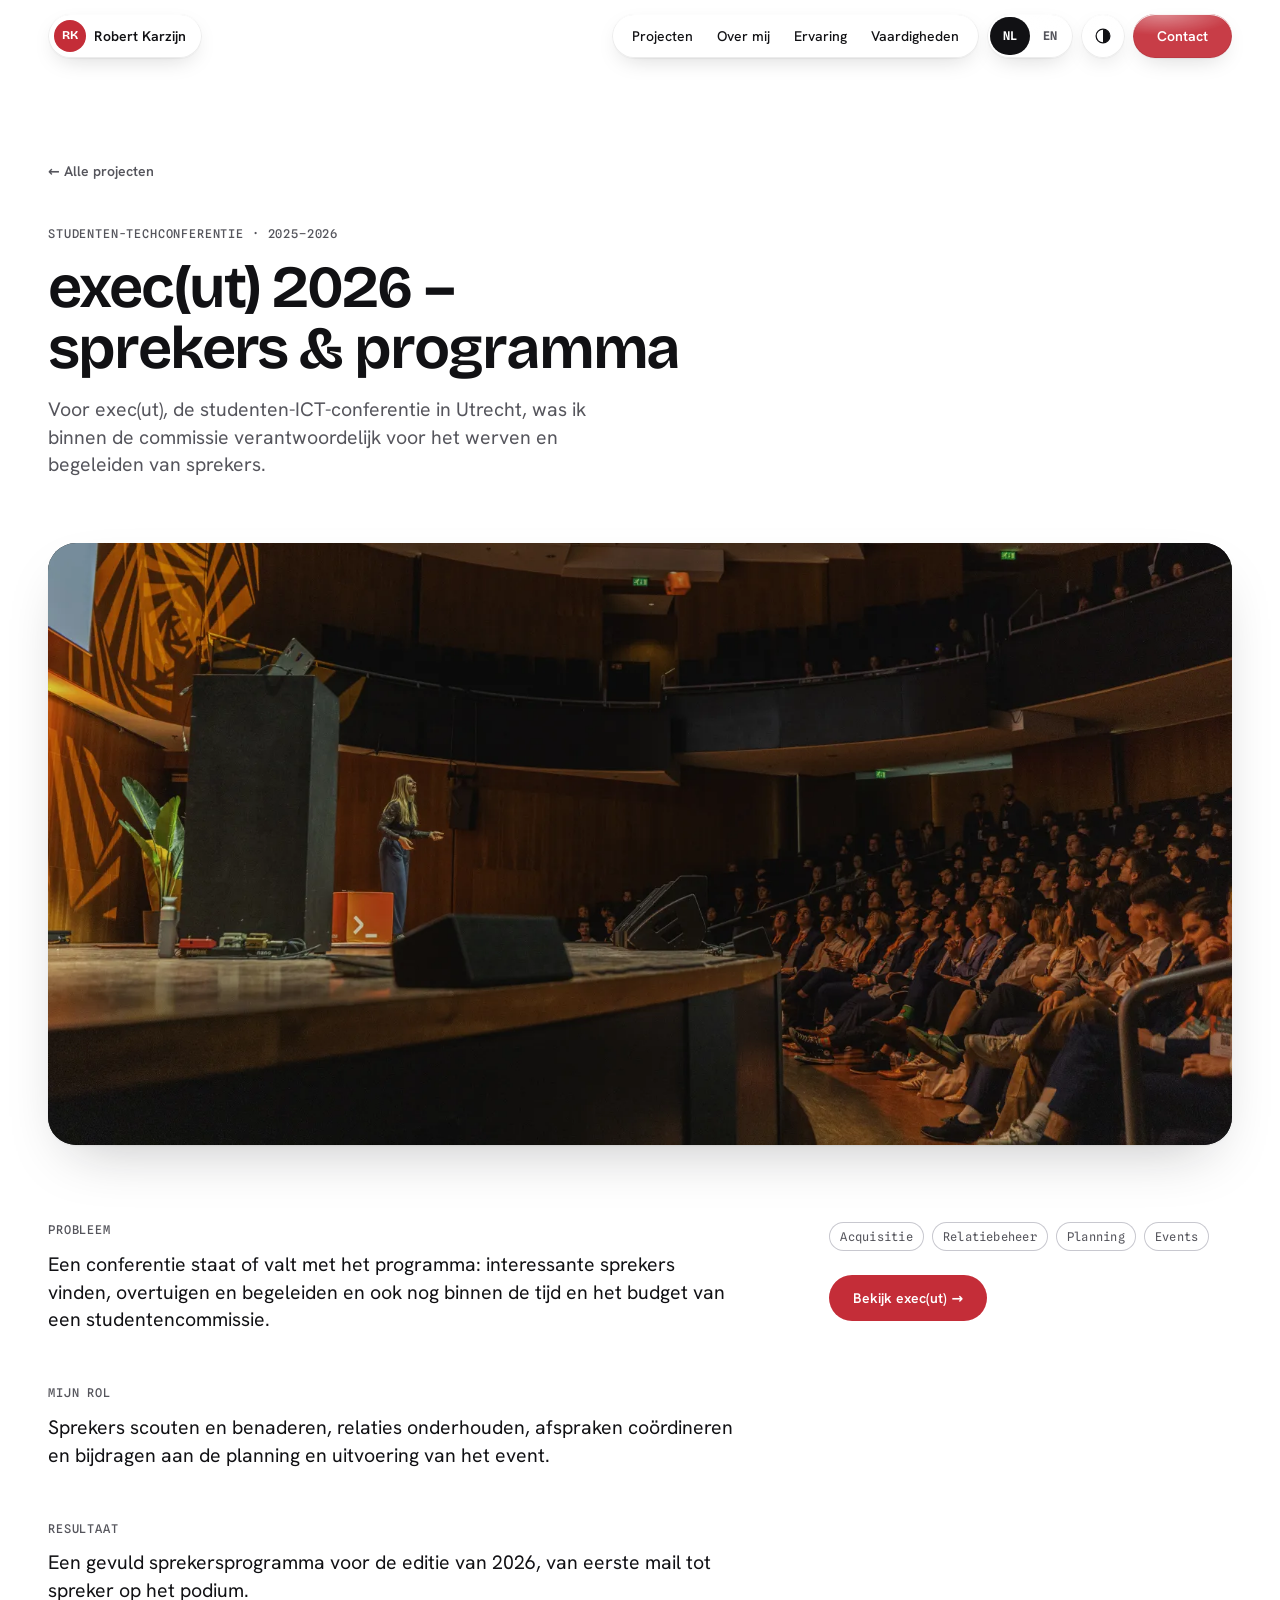
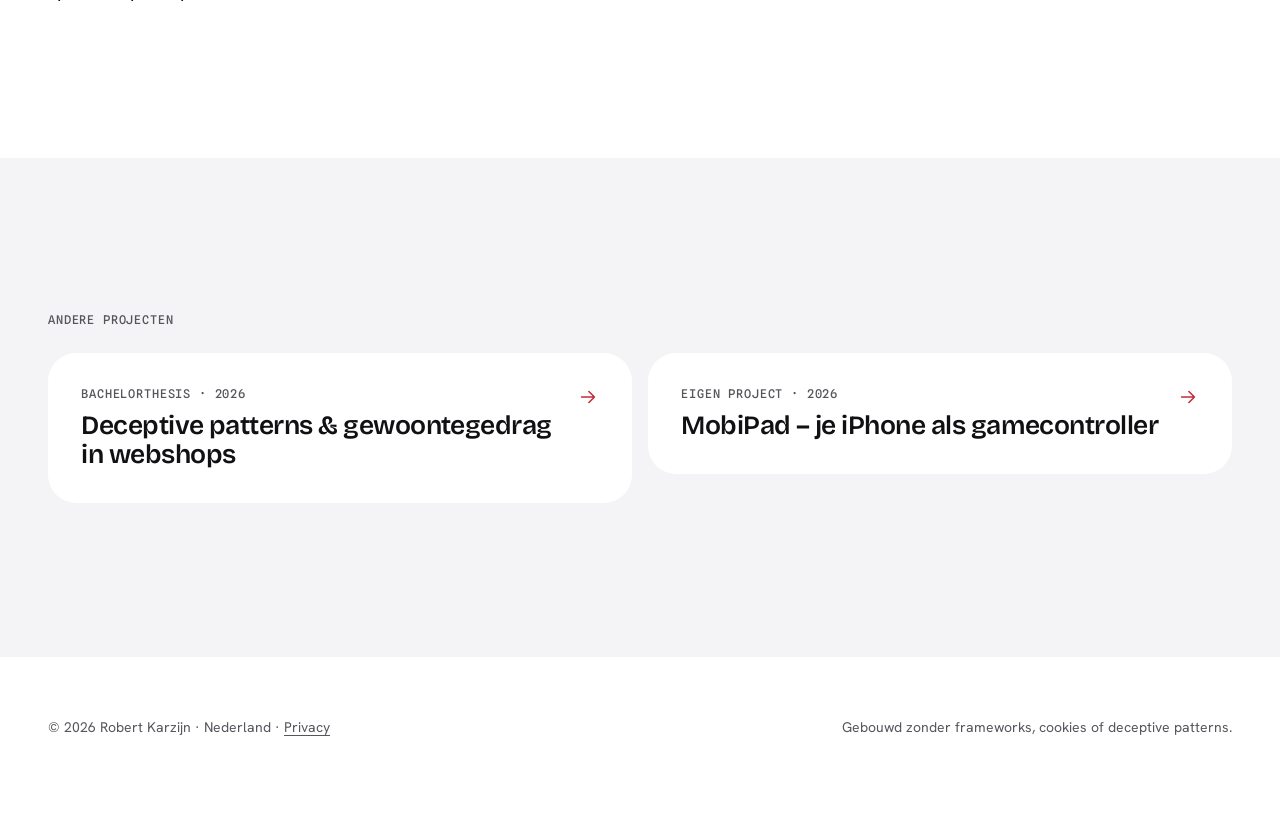
==== commit 43580643: "V3.1 En dashes in project titles; exec(ut) image alt describes the photo" ====
--- a/projecten/execut/index.html
+++ b/projecten/execut/index.html
@@ -5,14 +5,14 @@
 <meta name="viewport" content="width=device-width, initial-scale=1.0">
 <!-- Every relative path on this page (assets, JSON, links to #sections of the homepage) resolves from the site root -->
 <base href="/">
-<title>exec(ut) 2026 - sprekers &amp; programma — Robert Karzijn</title>
+<title>exec(ut) 2026 – sprekers &amp; programma — Robert Karzijn</title>
 <meta name="description" content="Voor exec(ut), de studenten-ICT-conferentie in Utrecht, was ik binnen de commissie verantwoordelijk voor het werven en begeleiden van sprekers.">
 <meta name="color-scheme" content="light dark">
 <meta name="theme-color" content="#FFFFFF" media="(prefers-color-scheme: light)">
 <meta name="theme-color" content="#000000" media="(prefers-color-scheme: dark)">
 <meta property="og:site_name" content="Robert Karzijn">
 <meta property="og:locale" content="nl_NL">
-<meta property="og:title" content="exec(ut) 2026 - sprekers &amp; programma — Robert Karzijn">
+<meta property="og:title" content="exec(ut) 2026 – sprekers &amp; programma — Robert Karzijn">
 <meta property="og:description" content="Voor exec(ut), de studenten-ICT-conferentie in Utrecht, was ik binnen de commissie verantwoordelijk voor het werven en begeleiden van sprekers.">
 <meta property="og:type" content="article">
 <meta property="og:url" content="https://robertkarzijn.nl/projecten/execut/">
